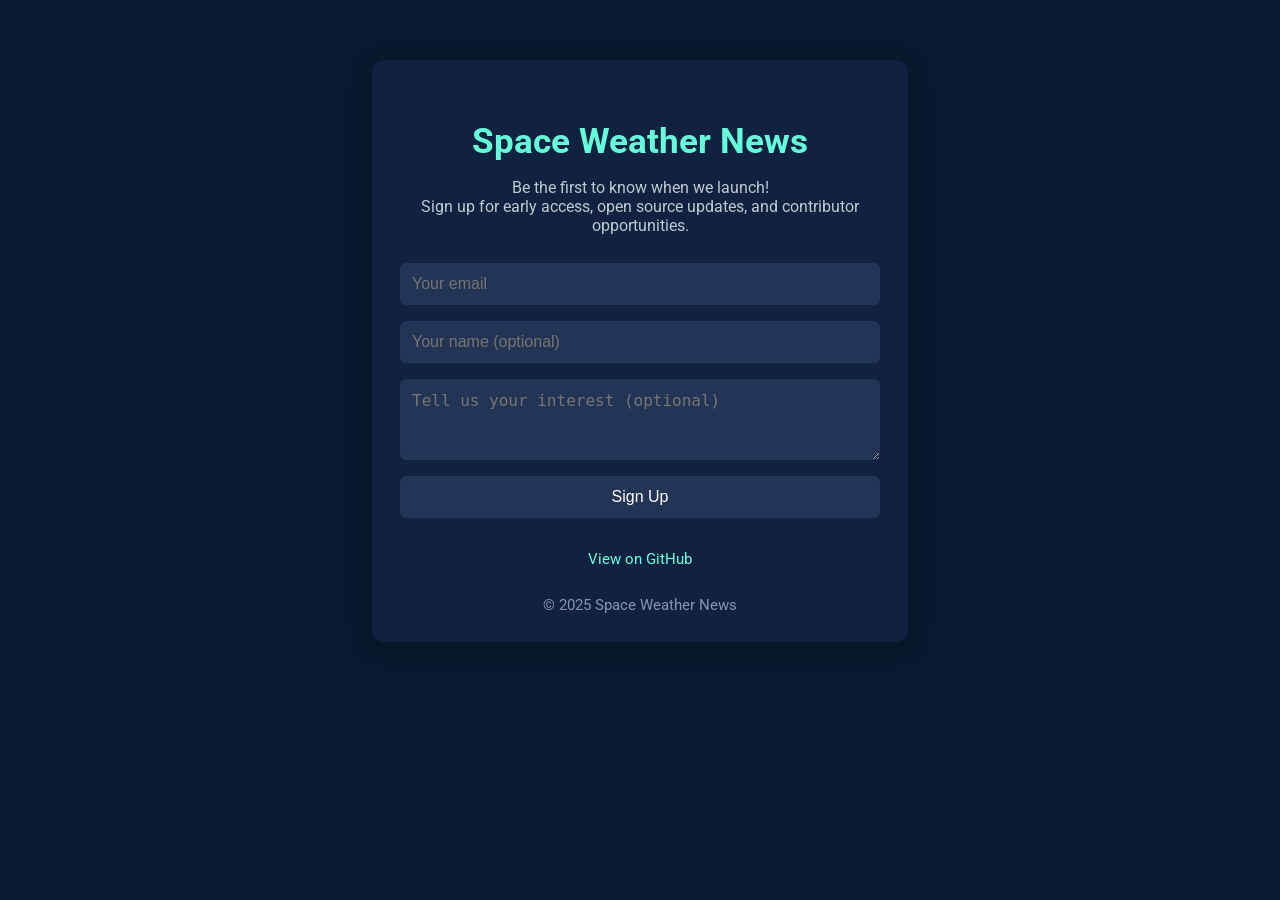
==== index.html @ b818ddcb "Create index.html" ====
<!DOCTYPE html>
<html lang="en">
<head>
  <meta charset="UTF-8">
  <meta name="viewport" content="width=device-width, initial-scale=1.0">
  <title>Space Weather News – Early Access</title>
  <link href="https://fonts.googleapis.com/css?family=Roboto:400,700&display=swap" rel="stylesheet">
  <style>
    body {
      font-family: 'Roboto', Arial, sans-serif;
      background: #0a192f;
      color: #fff;
      margin: 0;
      padding: 0;
    }
    .container {
      max-width: 480px;
      margin: 60px auto;
      background: #112240;
      border-radius: 12px;
      box-shadow: 0 4px 24px rgba(0,0,0,0.18);
      padding: 36px 28px 28px 28px;
      text-align: center;
    }
    h1 {
      margin-bottom: 10px;
      font-size: 2.2rem;
      color: #64ffda;
    }
    p {
      color: #bfc9d1;
      margin-bottom: 28px;
    }
    form {
      display: flex;
      flex-direction: column;
      gap: 16px;
    }
    input, textarea {
      padding: 12px;
      border-radius: 6px;
      border: none;
      font-size: 1rem;
      background: #233554;
      color: #fff;
      outline: none;
    }
    input[type=\"submit\"] {
      background: #64ffda;
      color: #0a192f;
      font-weight: bold;
      cursor: pointer;
      transition: background 0.2s;
    }
    input[type=\"submit\"]:hover {
      background: #52e0c4;
    }
    .footer {
      margin-top: 32px;
      color: #8892b0;
      font-size: 0.95rem;
    }
    @media (max-width: 600px) {
      .container { margin: 24px 6px; padding: 18px 6px; }
      h1 { font-size: 1.4rem; }
    }
  </style>
</head>
<body>
  <div class="container">
    <h1>Space Weather News</h1>
    <p>
      Be the first to know when we launch!<br>
      Sign up for early access, open source updates, and contributor opportunities.
    </p>
    <form action="https://formspree.io/f/your-form-id" method="POST">
      <input type="email" name="email" placeholder="Your email" required>
      <input type="text" name="name" placeholder="Your name (optional)">
      <textarea name="message" placeholder="Tell us your interest (optional)" rows="3"></textarea>
      <input type="submit" value="Sign Up">
    </form>
    <div class="footer">
      <p>
        <a href="https://github.com/auraofintelligence/space-weather-news" style="color:#64ffda;text-decoration:none;">View on GitHub</a>
      </p>
      &copy; 2025 Space Weather News
    </div>
  </div>
</body>
</html>
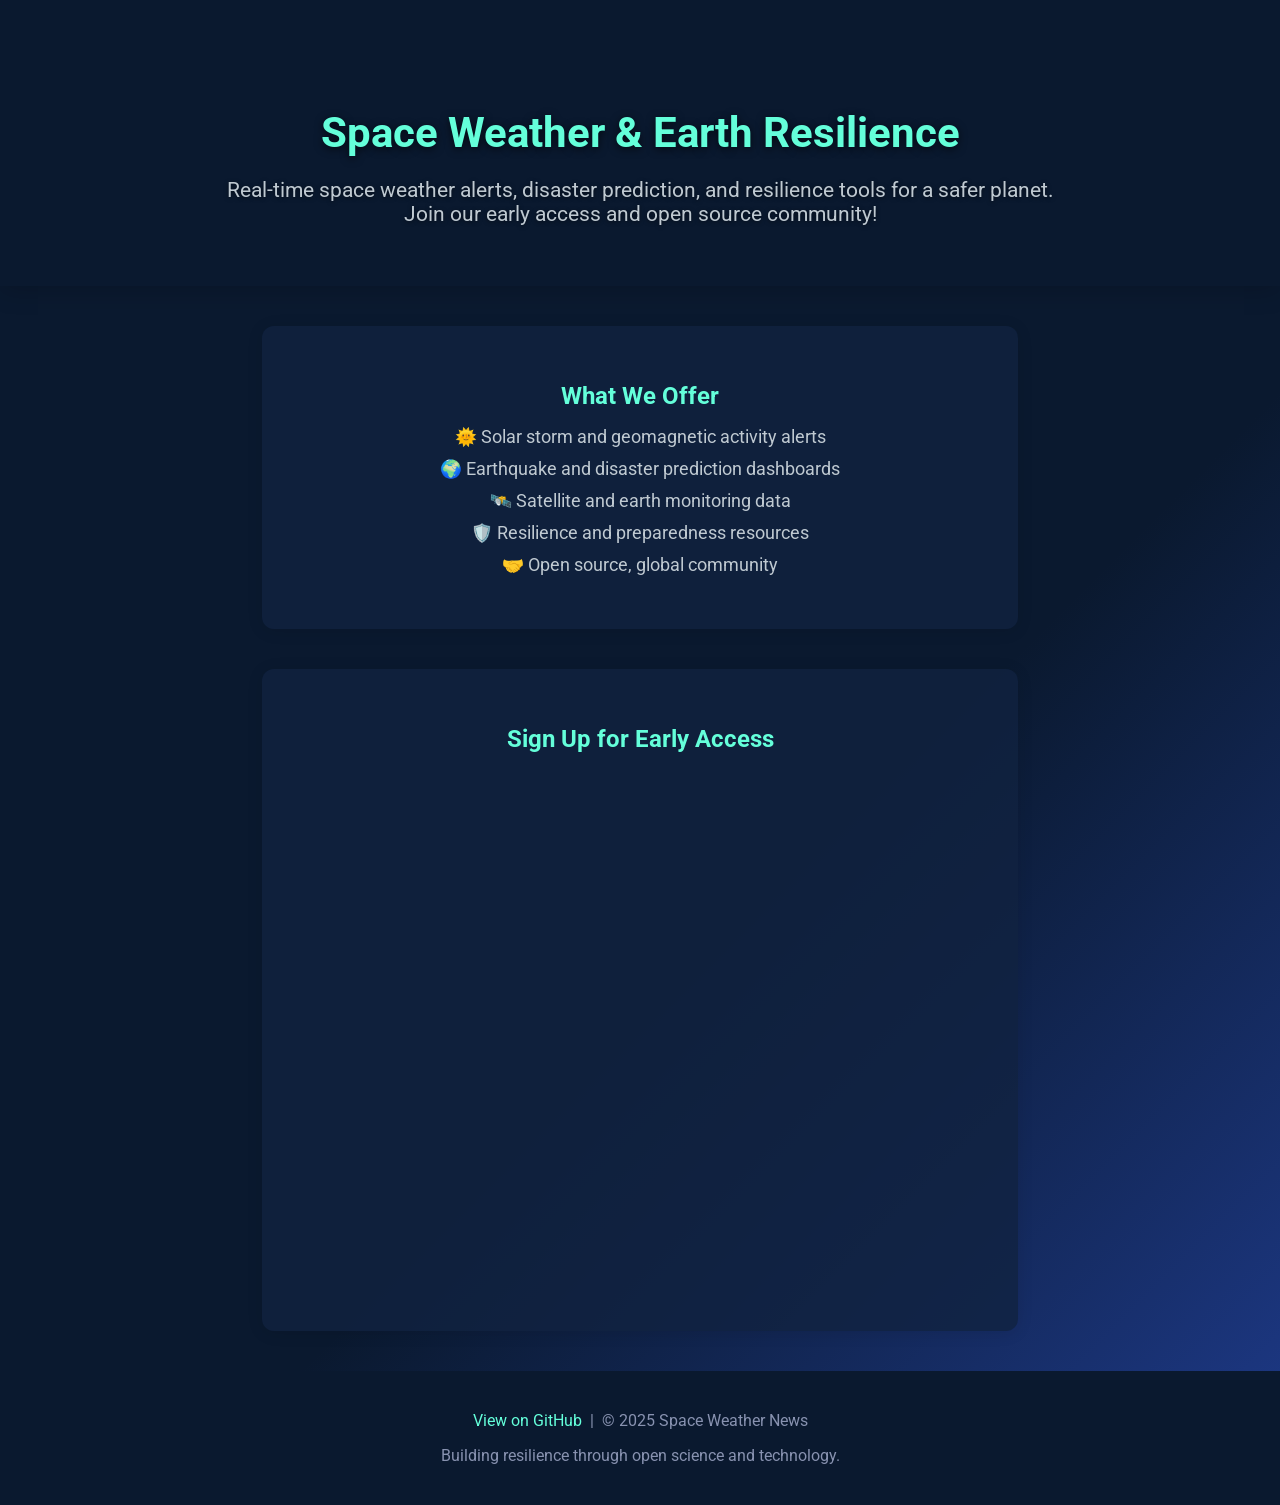
==== commit a3743a48: "Update index.html" ====
--- a/index.html
+++ b/index.html
@@ -3,88 +3,115 @@
 <head>
   <meta charset="UTF-8">
   <meta name="viewport" content="width=device-width, initial-scale=1.0">
-  <title>Space Weather News – Early Access</title>
+  <title>Space Weather & Earth Resilience – Early Access</title>
   <link href="https://fonts.googleapis.com/css?family=Roboto:400,700&display=swap" rel="stylesheet">
   <style>
     body {
+      margin: 0;
       font-family: 'Roboto', Arial, sans-serif;
-      background: #0a192f;
+      background: linear-gradient(135deg, #0a192f 60%, #1e3a8a 100%);
       color: #fff;
-      margin: 0;
-      padding: 0;
     }
-    .container {
-      max-width: 480px;
-      margin: 60px auto;
-      background: #112240;
+    .hero {
+      background: url('https://placehold.co/1200x400/0a192f/fff?text=Space+Weather+Hero+Image') center/cover no-repeat;
+      padding: 80px 0 60px 0;
+      text-align: center;
+      box-shadow: 0 4px 24px rgba(0,0,0,0.18);
+    }
+    .hero h1 {
+      font-size: 2.6rem;
+      color: #64ffda;
+      margin-bottom: 18px;
+      text-shadow: 0 2px 8px #000a;
+    }
+    .hero p {
+      font-size: 1.3rem;
+      color: #bfc9d1;
+      margin-bottom: 0;
+      text-shadow: 0 1px 4px #0008;
+    }
+    .features {
+      max-width: 700px;
+      margin: 40px auto 0 auto;
+      background: #112240cc;
       border-radius: 12px;
-      box-shadow: 0 4px 24px rgba(0,0,0,0.18);
-      padding: 36px 28px 28px 28px;
+      box-shadow: 0 2px 16px rgba(0,0,0,0.10);
+      padding: 36px 28px;
       text-align: center;
     }
-    h1 {
-      margin-bottom: 10px;
-      font-size: 2.2rem;
+    .features h2 {
       color: #64ffda;
+      margin-bottom: 16px;
     }
-    p {
+    .features ul {
+      list-style: none;
+      padding: 0;
       color: #bfc9d1;
-      margin-bottom: 28px;
+      font-size: 1.1rem;
     }
-    form {
-      display: flex;
-      flex-direction: column;
-      gap: 16px;
+    .features ul li {
+      margin: 12px 0;
+      padding-left: 0;
     }
-    input, textarea {
-      padding: 12px;
-      border-radius: 6px;
-      border: none;
-      font-size: 1rem;
-      background: #233554;
-      color: #fff;
-      outline: none;
+    .signup {
+      max-width: 700px;
+      margin: 40px auto;
+      background: #112240cc;
+      border-radius: 12px;
+      box-shadow: 0 2px 16px rgba(0,0,0,0.10);
+      padding: 36px 28px;
+      text-align: center;
     }
-    input[type=\"submit\"] {
-      background: #64ffda;
-      color: #0a192f;
-      font-weight: bold;
-      cursor: pointer;
-      transition: background 0.2s;
-    }
-    input[type=\"submit\"]:hover {
-      background: #52e0c4;
+    .signup h2 {
+      color: #64ffda;
+      margin-bottom: 18px;
     }
     .footer {
-      margin-top: 32px;
+      margin-top: 40px;
+      text-align: center;
       color: #8892b0;
-      font-size: 0.95rem;
+      font-size: 1rem;
+      background: #0a192f;
+      padding: 24px 0;
+    }
+    .footer a {
+      color: #64ffda;
+      text-decoration: none;
     }
     @media (max-width: 600px) {
-      .container { margin: 24px 6px; padding: 18px 6px; }
-      h1 { font-size: 1.4rem; }
+      .hero h1 { font-size: 1.5rem; }
+      .features, .signup { padding: 18px 6px; }
     }
   </style>
 </head>
 <body>
-  <div class="container">
-    <h1>Space Weather News</h1>
+  <div class="hero">
+    <h1>Space Weather & Earth Resilience</h1>
     <p>
-      Be the first to know when we launch!<br>
-      Sign up for early access, open source updates, and contributor opportunities.
+      Real-time space weather alerts, disaster prediction, and resilience tools for a safer planet.<br>
+      Join our early access and open source community!
     </p>
-    <form action="https://formspree.io/f/your-form-id" method="POST">
-      <input type="email" name="email" placeholder="Your email" required>
-      <input type="text" name="name" placeholder="Your name (optional)">
-      <textarea name="message" placeholder="Tell us your interest (optional)" rows="3"></textarea>
-      <input type="submit" value="Sign Up">
-    </form>
-    <div class="footer">
-      <p>
-        <a href="https://github.com/auraofintelligence/space-weather-news" style="color:#64ffda;text-decoration:none;">View on GitHub</a>
-      </p>
-      &copy; 2025 Space Weather News
-    </div>
+  </div>
+  <div class="features">
+    <h2>What We Offer</h2>
+    <ul>
+      <li>🌞 Solar storm and geomagnetic activity alerts</li>
+      <li>🌍 Earthquake and disaster prediction dashboards</li>
+      <li>🛰️ Satellite and earth monitoring data</li>
+      <li>🛡️ Resilience and preparedness resources</li>
+      <li>🤝 Open source, global community</li>
+    </ul>
+  </div>
+  <div class="signup">
+    <h2>Sign Up for Early Access</h2>
+    <!-- Replace the src below with your Google Form embed link -->
+    <iframe src="https://docs.google.com/forms/d/e/your-form-id/viewform?embedded=true" width="100%" height="520" frameborder="0" marginheight="0" marginwidth="0">Loading…</iframe>
+  </div>
+  <div class="footer">
+    <p>
+      <a href="https://github.com/auraofintelligence/space-weather-news">View on GitHub</a> &nbsp;|&nbsp; &copy; 2025 Space Weather News
+    </p>
+    <p>Building resilience through open science and technology.</p>
   </div>
 </body>
 </html>
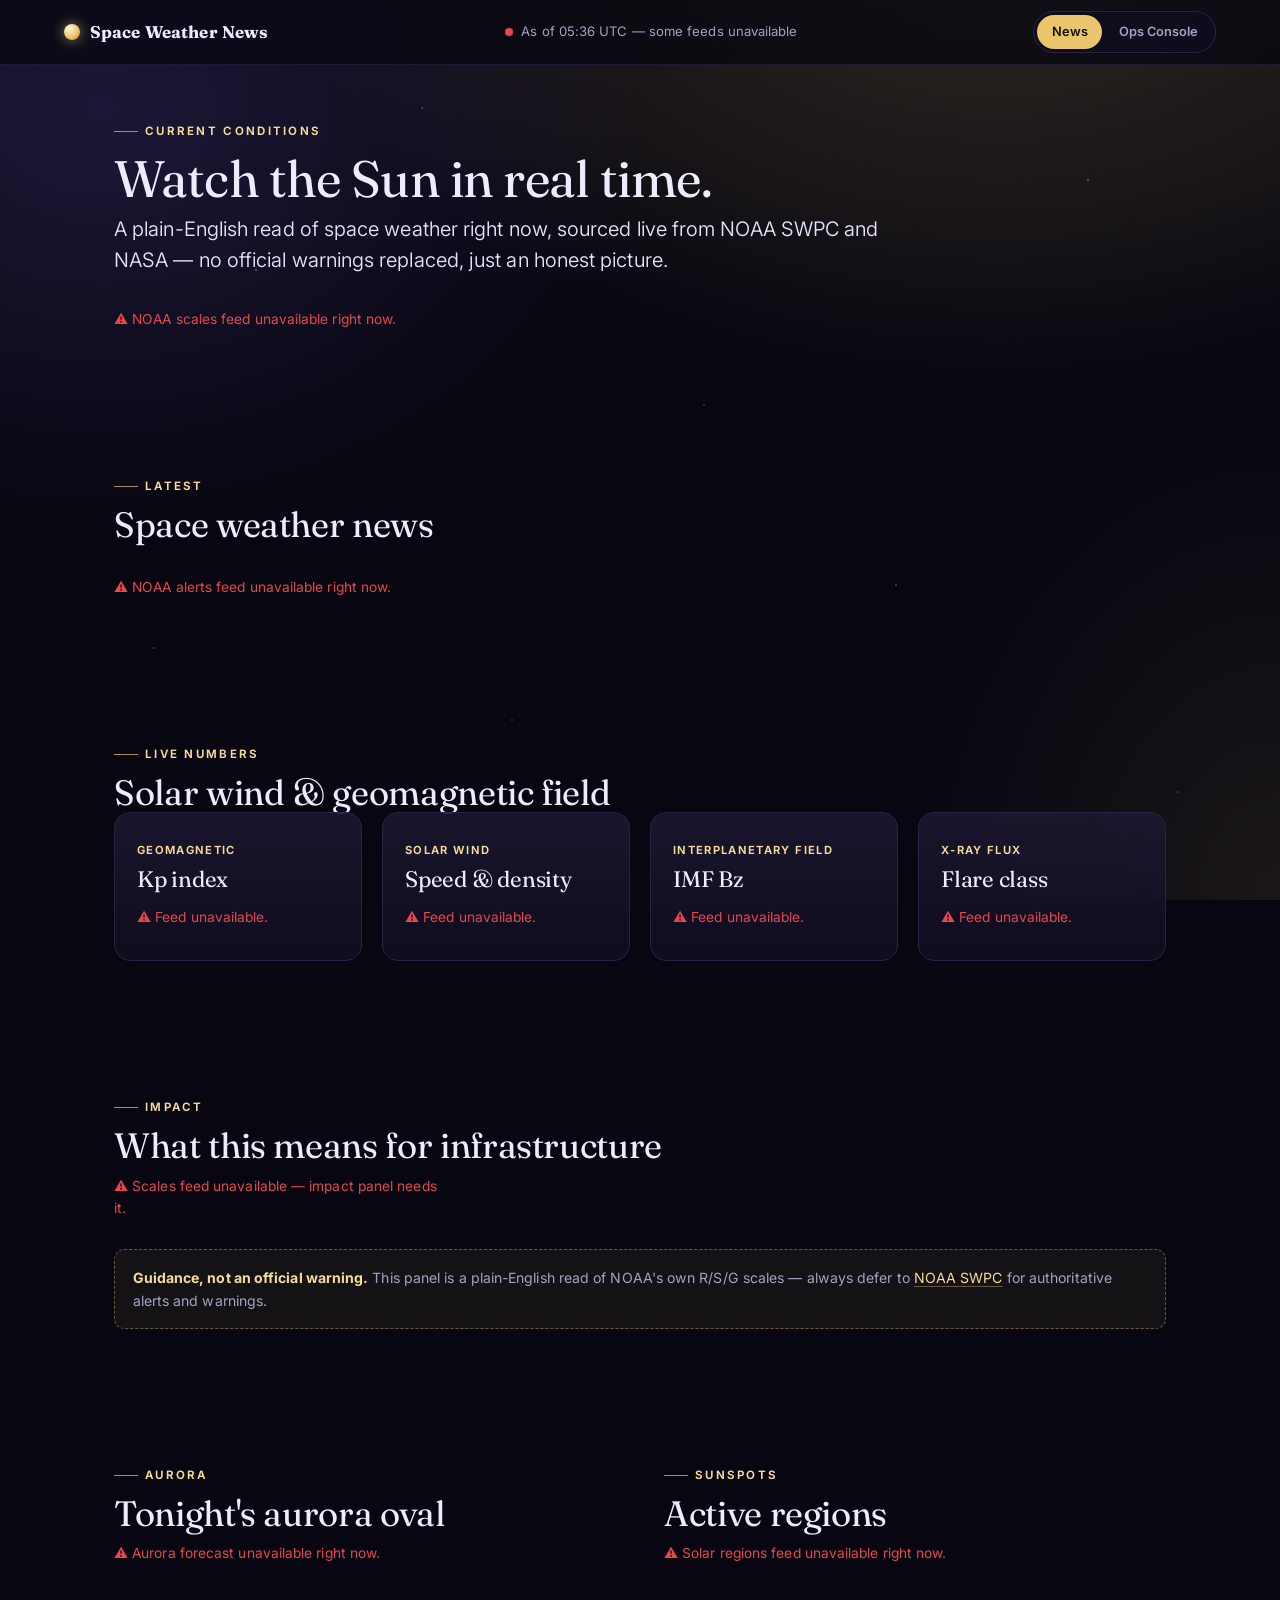
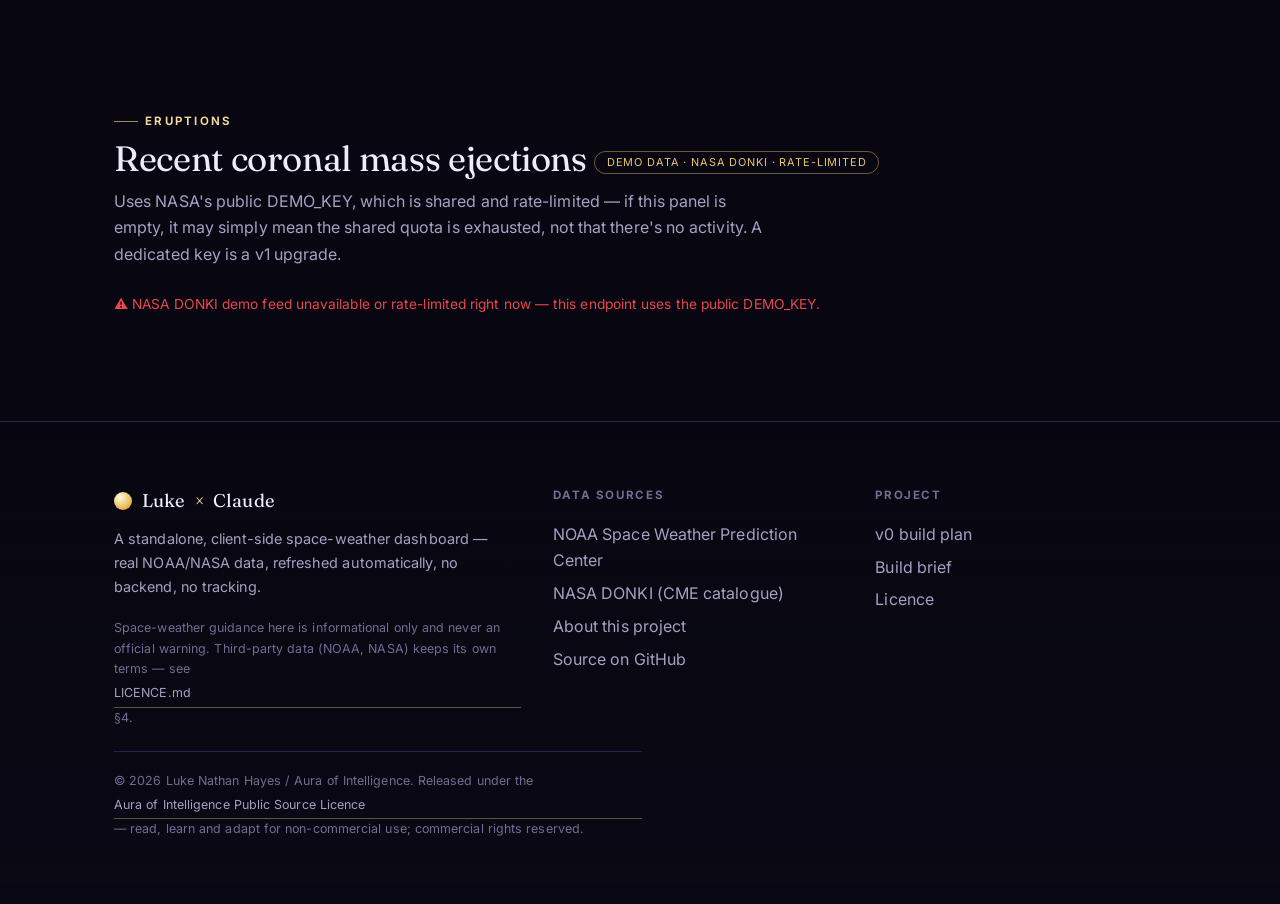
==== commit 1a648d86: "Build v0: live dashboard off real NOAA SWPC / NASA data Static, client-side space-weather dashboard " ====
--- a/index.html
+++ b/index.html
@@ -1,117 +1,140 @@
-<!DOCTYPE html>
+<!doctype html>
 <html lang="en">
 <head>
-  <meta charset="UTF-8">
-  <meta name="viewport" content="width=device-width, initial-scale=1.0">
-  <title>Space Weather & Earth Resilience – Early Access</title>
-  <link href="https://fonts.googleapis.com/css?family=Roboto:400,700&display=swap" rel="stylesheet">
-  <style>
-    body {
-      margin: 0;
-      font-family: 'Roboto', Arial, sans-serif;
-      background: linear-gradient(135deg, #0a192f 60%, #1e3a8a 100%);
-      color: #fff;
-    }
-    .hero {
-      background: url('https://placehold.co/1200x400/0a192f/fff?text=Space+Weather+Hero+Image') center/cover no-repeat;
-      padding: 80px 0 60px 0;
-      text-align: center;
-      box-shadow: 0 4px 24px rgba(0,0,0,0.18);
-    }
-    .hero h1 {
-      font-size: 2.6rem;
-      color: #64ffda;
-      margin-bottom: 18px;
-      text-shadow: 0 2px 8px #000a;
-    }
-    .hero p {
-      font-size: 1.3rem;
-      color: #bfc9d1;
-      margin-bottom: 0;
-      text-shadow: 0 1px 4px #0008;
-    }
-    .features {
-      max-width: 700px;
-      margin: 40px auto 0 auto;
-      background: #112240cc;
-      border-radius: 12px;
-      box-shadow: 0 2px 16px rgba(0,0,0,0.10);
-      padding: 36px 28px;
-      text-align: center;
-    }
-    .features h2 {
-      color: #64ffda;
-      margin-bottom: 16px;
-    }
-    .features ul {
-      list-style: none;
-      padding: 0;
-      color: #bfc9d1;
-      font-size: 1.1rem;
-    }
-    .features ul li {
-      margin: 12px 0;
-      padding-left: 0;
-    }
-    .signup {
-      max-width: 700px;
-      margin: 40px auto;
-      background: #112240cc;
-      border-radius: 12px;
-      box-shadow: 0 2px 16px rgba(0,0,0,0.10);
-      padding: 36px 28px;
-      text-align: center;
-    }
-    .signup h2 {
-      color: #64ffda;
-      margin-bottom: 18px;
-    }
-    .footer {
-      margin-top: 40px;
-      text-align: center;
-      color: #8892b0;
-      font-size: 1rem;
-      background: #0a192f;
-      padding: 24px 0;
-    }
-    .footer a {
-      color: #64ffda;
-      text-decoration: none;
-    }
-    @media (max-width: 600px) {
-      .hero h1 { font-size: 1.5rem; }
-      .features, .signup { padding: 18px 6px; }
-    }
-  </style>
+<meta charset="utf-8">
+<meta name="viewport" content="width=device-width, initial-scale=1">
+<title>Space Weather News — live solar &amp; geomagnetic conditions</title>
+<meta name="description" content="Live solar wind, Kp index, X-ray flares, aurora forecasts and geomagnetic-storm alerts from NOAA SWPC and NASA — a fast, honest, plain-English space-weather dashboard. No backend, refreshes automatically.">
+<link rel="preconnect" href="https://fonts.googleapis.com">
+<link rel="preconnect" href="https://fonts.gstatic.com" crossorigin>
+<link href="https://fonts.googleapis.com/css2?family=Fraunces:ital,opsz,wght@0,9..144,300..500;1,9..144,300..500&family=Inter:wght@300..700&display=swap" rel="stylesheet">
+<link rel="stylesheet" href="assets/styles.css">
+<link rel="icon" href="assets/favicon.svg" type="image/svg+xml">
+<link rel="shortcut icon" href="assets/favicon.ico" type="image/x-icon">
 </head>
-<body>
-  <div class="hero">
-    <h1>Space Weather & Earth Resilience</h1>
-    <p>
-      Real-time space weather alerts, disaster prediction, and resilience tools for a safer planet.<br>
-      Join our early access and open source community!
-    </p>
+<body data-mode="news">
+<div class="sky"></div><div class="stars"></div>
+
+<header class="nav">
+  <div class="nav-in">
+    <a class="brand" href="index.html"><span class="dot"></span><b>Space&nbsp;Weather&nbsp;News</b></a>
+    <div class="nav-mid">
+      <span class="updated-strip">
+        <span id="freshnessDot" class="pulse-dot" aria-hidden="true"></span>
+        <span id="asOf">Loading live data…</span>
+      </span>
+    </div>
+    <div class="mode-toggle" role="group" aria-label="Display mode">
+      <button type="button" class="mode-btn" data-mode="news">News</button>
+      <button type="button" class="mode-btn" data-mode="ops">Ops&nbsp;Console</button>
+    </div>
   </div>
-  <div class="features">
-    <h2>What We Offer</h2>
-    <ul>
-      <li>🌞 Solar storm and geomagnetic activity alerts</li>
-      <li>🌍 Earthquake and disaster prediction dashboards</li>
-      <li>🛰️ Satellite and earth monitoring data</li>
-      <li>🛡️ Resilience and preparedness resources</li>
-      <li>🤝 Open source, global community</li>
-    </ul>
+</header>
+
+<main>
+
+  <!-- CURRENT CONDITIONS -->
+  <section class="pad-sm hero-conditions">
+    <div class="wrap">
+      <span class="kicker">Current conditions</span>
+      <h1 style="margin-top:.6rem">Watch the Sun in real time.</h1>
+      <p class="lead" style="margin-top:.5rem">A plain-English read of space weather right now, sourced live from NOAA SWPC and NASA — no official warnings replaced, just an honest picture.</p>
+      <div class="scale-badges" id="scaleBadges">
+        <div class="state"><span class="spin"></span> Loading current NOAA scales…</div>
+      </div>
+      <div class="outlook-strip ops-only" id="outlookStrip"></div>
+    </div>
+  </section>
+
+  <!-- NEWS TICKER -->
+  <section class="pad-sm">
+    <div class="wrap">
+      <span class="kicker">Latest</span>
+      <h2 style="margin-top:.6rem">Space weather news</h2>
+      <ol class="ticker" id="ticker" aria-live="polite">
+        <li class="state"><span class="spin"></span> Loading alerts…</li>
+      </ol>
+    </div>
+  </section>
+
+  <!-- GAUGES -->
+  <section class="pad-sm">
+    <div class="wrap">
+      <span class="kicker">Live numbers</span>
+      <h2 style="margin-top:.6rem">Solar wind &amp; geomagnetic field</h2>
+      <div class="grid g-4" id="gauges">
+        <div class="card"><div class="state"><span class="spin"></span> Loading…</div></div>
+      </div>
+    </div>
+  </section>
+
+  <!-- OPS IMPACT -->
+  <section class="pad-sm">
+    <div class="wrap">
+      <span class="kicker">Impact</span>
+      <h2 style="margin-top:.6rem">What this means for infrastructure</h2>
+      <div class="grid g-3" id="opsPanel">
+        <div class="card"><div class="state"><span class="spin"></span> Loading…</div></div>
+      </div>
+      <p class="note mt-2"><b>Guidance, not an official warning.</b> This panel is a plain-English read of NOAA's own R/S/G scales — always defer to <a class="link" href="https://www.swpc.noaa.gov" rel="noopener">NOAA SWPC</a> for authoritative alerts and warnings.</p>
+    </div>
+  </section>
+
+  <!-- AURORA + ACTIVE REGIONS -->
+  <section class="pad-sm">
+    <div class="wrap row">
+      <div>
+        <span class="kicker">Aurora</span>
+        <h2 style="margin-top:.6rem">Tonight's aurora oval</h2>
+        <div id="auroraPanel"><div class="state"><span class="spin"></span> Loading…</div></div>
+      </div>
+      <div>
+        <span class="kicker">Sunspots</span>
+        <h2 style="margin-top:.6rem">Active regions</h2>
+        <div id="regionsPanel"><div class="state"><span class="spin"></span> Loading…</div></div>
+      </div>
+    </div>
+  </section>
+
+  <!-- CME -->
+  <section class="pad-sm">
+    <div class="wrap">
+      <span class="kicker">Eruptions</span>
+      <h2 style="margin-top:.6rem">Recent coronal mass ejections <span class="chip warn">Demo data · NASA DONKI · rate-limited</span></h2>
+      <p class="muted mt-1">Uses NASA's public DEMO_KEY, which is shared and rate-limited — if this panel is empty, it may simply mean the shared quota is exhausted, not that there's no activity. A dedicated key is a v1 upgrade.</p>
+      <div class="cme-list" id="cmePanel"><div class="state"><span class="spin"></span> Loading…</div></div>
+    </div>
+  </section>
+
+</main>
+
+<footer class="foot">
+  <div class="wrap foot-grid">
+    <div>
+      <div class="sig"><span class="dot" style="width:18px;height:18px;border-radius:50%;background:radial-gradient(circle at 34% 30%,#fff8dd,var(--gold) 55%,var(--c-orange) 100%)"></span> Luke <span class="x">×</span> Claude</div>
+      <p class="muted" style="font-size:.9rem;max-width:42ch">A standalone, client-side space-weather dashboard — real NOAA/NASA data, refreshed automatically, no backend, no tracking.</p>
+      <p class="disclaimer mt-2">Space-weather guidance here is informational only and never an official warning. Third-party data (NOAA, NASA) keeps its own terms — see <a class="link" href="LICENCE.md">LICENCE.md</a> §4.</p>
+    </div>
+    <div>
+      <h5>Data sources</h5>
+      <a href="https://www.swpc.noaa.gov" rel="noopener">NOAA Space Weather Prediction Center</a>
+      <a href="https://ccmc.gsfc.nasa.gov/tools/DONKI/" rel="noopener">NASA DONKI (CME catalogue)</a>
+      <a href="README.md">About this project</a>
+      <a href="https://github.com/auraofintelligence/space-weather-news" rel="noopener">Source on GitHub</a>
+    </div>
+    <div>
+      <h5>Project</h5>
+      <a href="PLAN.md">v0 build plan</a>
+      <a href="BUILD_BRIEF.md">Build brief</a>
+      <a href="LICENCE.md">Licence</a>
+    </div>
   </div>
-  <div class="signup">
-    <h2>Sign Up for Early Access</h2>
-    <!-- Replace the src below with your Google Form embed link -->
-    <iframe src="https://docs.google.com/forms/d/e/your-form-id/viewform?embedded=true" width="100%" height="520" frameborder="0" marginheight="0" marginwidth="0">Loading…</iframe>
+  <div class="wrap">
+    <p class="fine">© <span data-year>2026</span> Luke Nathan Hayes / Aura of Intelligence. Released under the <a class="link" href="LICENCE.md">Aura of Intelligence Public Source Licence</a> — read, learn and adapt for non-commercial use; commercial rights reserved.</p>
   </div>
-  <div class="footer">
-    <p>
-      <a href="https://github.com/auraofintelligence/space-weather-news">View on GitHub</a> &nbsp;|&nbsp; &copy; 2025 Space Weather News
-    </p>
-    <p>Building resilience through open science and technology.</p>
-  </div>
+</footer>
+
+<script src="assets/data.js"></script>
+<script src="assets/app.js"></script>
 </body>
 </html>
--- a/assets/styles.css
+++ b/assets/styles.css
@@ -0,0 +1,312 @@
+/* ============================================================
+   SPACE WEATHER NEWS — live solar & geomagnetic dashboard
+   Design system ported from an-open-book · Luke × Claude
+   ============================================================ */
+
+/* ---------- Fonts ---------- */
+/* Fraunces (display) + Inter (body) loaded via <link> in index.html. */
+
+/* ---------- Reset ---------- */
+*,*::before,*::after{box-sizing:border-box;margin:0;padding:0}
+html{-webkit-text-size-adjust:100%;scroll-behavior:smooth}
+@media (prefers-reduced-motion:reduce){html{scroll-behavior:auto}}
+img,svg{display:block;max-width:100%}
+a{color:inherit;text-decoration:none}
+button{font:inherit;color:inherit;background:none;border:none;cursor:pointer}
+ul,ol{list-style:none}
+table{border-collapse:collapse;width:100%}
+
+/* ---------- Tokens ---------- */
+:root{
+  --ink-900:#080711;      /* deepest bg */
+  --ink-850:#0c0a17;
+  --ink-800:#110e20;      /* panel */
+  --ink-750:#171327;
+  --ink-700:#1e1833;      /* card */
+  --ink-600:#2a2247;      /* border */
+  --ink-500:#3a3160;
+
+  --paper:#efeafc;        /* body text */
+  --paper-dim:#a7a0c2;    /* muted */
+  --paper-faint:#736c92;  /* faint */
+
+  --violet:#8b6cff;
+  --violet-bright:#ad93ff;
+  --gold:#e9c56b;
+  --gold-dim:#c9a94e;
+
+  /* spectrum (shared with an-open-book) */
+  --c-red:#e5484d;
+  --c-orange:#f2820a;
+  --c-yellow:#f2c53d;
+  --c-green:#3fb27f;
+  --c-blue:#4c8dff;
+  --c-indigo:#6d6cf0;
+  --c-violet:#b061f2;
+
+  --accent:var(--gold);
+  --accent-2:#f6dc9b;
+  --accent-ink:#171100;
+
+  /* NOAA scale levels 0-5: none, minor, moderate, strong, severe, extreme */
+  --scale-0:#5b6584;
+  --scale-1:#f2c53d;
+  --scale-2:#f2820a;
+  --scale-3:#e5484d;
+  --scale-4:#d6294f;
+  --scale-5:#b061f2;
+
+  --maxw:1180px;
+  --gutter:clamp(20px,5vw,64px);
+  --radius:16px;
+  --radius-sm:10px;
+
+  --serif:"Fraunces",Georgia,"Times New Roman",serif;
+  --sans:"Inter",system-ui,-apple-system,"Segoe UI",Roboto,sans-serif;
+  --mono:"SFMono-Regular",Consolas,"Liberation Mono",Menlo,monospace;
+
+  --ease:cubic-bezier(.2,.7,.2,1);
+}
+
+/* ---------- Base ---------- */
+body{
+  font-family:var(--sans);
+  color:var(--paper);
+  background:var(--ink-900);
+  line-height:1.65;
+  font-size:clamp(16px,1.05vw,18px);
+  letter-spacing:.005em;
+  overflow-x:hidden;
+  position:relative;
+  min-height:100vh;
+}
+
+/* cosmic backdrop */
+.sky{position:fixed;inset:0;z-index:-2;pointer-events:none;
+  background:
+    radial-gradient(1200px 800px at 78% -10%, color-mix(in srgb,var(--accent) 20%,transparent), transparent 60%),
+    radial-gradient(900px 700px at 8% 12%, color-mix(in srgb,var(--violet) 16%,transparent), transparent 60%),
+    radial-gradient(700px 900px at 100% 100%, color-mix(in srgb,var(--gold) 8%,transparent), transparent 55%),
+    var(--ink-900);
+}
+.stars{position:fixed;inset:0;z-index:-1;pointer-events:none;opacity:.5;
+  background-image:
+    radial-gradient(1.4px 1.4px at 20% 30%, #fff, transparent),
+    radial-gradient(1.2px 1.2px at 70% 65%, #fff, transparent),
+    radial-gradient(1px 1px at 40% 80%, #cbd0ff, transparent),
+    radial-gradient(1.3px 1.3px at 85% 20%, #fff, transparent),
+    radial-gradient(1px 1px at 55% 45%, #e9d9ff, transparent),
+    radial-gradient(1.1px 1.1px at 12% 72%, #fff, transparent),
+    radial-gradient(1px 1px at 92% 88%, #fff, transparent),
+    radial-gradient(1.2px 1.2px at 33% 12%, #dfe6ff, transparent);
+  background-repeat:repeat;background-size:auto;
+}
+
+/* ---------- Layout ---------- */
+.wrap{width:100%;max-width:var(--maxw);margin-inline:auto;padding-inline:var(--gutter)}
+section{position:relative}
+.pad{padding-block:clamp(56px,9vw,120px)}
+.pad-sm{padding-block:clamp(32px,5vw,64px)}
+
+/* ---------- Typography ---------- */
+h1,h2,h3,h4{font-family:var(--serif);font-weight:400;line-height:1.08;letter-spacing:-.01em}
+.display{font-size:clamp(2.2rem,6vw,4rem);font-weight:340;letter-spacing:-.02em}
+h1{font-size:clamp(1.9rem,4.6vw,3.2rem)}
+h2{font-size:clamp(1.5rem,3.2vw,2.2rem)}
+h3{font-size:clamp(1.15rem,2vw,1.4rem);font-family:var(--serif)}
+h4{font-size:1rem;font-family:var(--sans);font-weight:650;letter-spacing:.01em}
+p{max-width:66ch}
+.lead{font-size:clamp(1.05rem,1.6vw,1.25rem);color:#e6e0fa;line-height:1.55;font-weight:350}
+.muted{color:var(--paper-dim)}
+.faint{color:var(--paper-faint)}
+.mono{font-family:var(--mono)}
+a.link{color:var(--accent-2);border-bottom:1px solid color-mix(in srgb,var(--accent) 40%,transparent);transition:color .2s,border-color .2s}
+a.link:hover{color:#fff;border-color:var(--accent-2)}
+
+.kicker{display:inline-flex;align-items:center;gap:.6em;font-family:var(--sans);
+  font-size:.72rem;font-weight:650;letter-spacing:.2em;text-transform:uppercase;
+  color:var(--accent-2)}
+.kicker::before{content:"";width:24px;height:1px;background:var(--accent);opacity:.7}
+.note{border:1px dashed color-mix(in srgb,var(--accent) 40%,transparent);border-radius:var(--radius-sm);
+  padding:1rem 1.1rem;background:color-mix(in srgb,var(--accent) 6%,transparent);font-size:.88rem;color:var(--paper-dim);max-width:none}
+.note b{color:var(--accent-2)}
+.chip{display:inline-flex;align-items:center;gap:.4em;font-family:var(--sans);font-size:.68rem;letter-spacing:.08em;text-transform:uppercase;
+  color:var(--paper-dim);border:1px solid var(--ink-600);border-radius:999px;padding:.28rem .7rem;vertical-align:middle}
+.chip.warn{color:var(--gold);border-color:color-mix(in srgb,var(--gold) 45%,transparent)}
+
+/* ---------- Nav ---------- */
+.nav{position:sticky;top:0;z-index:60;backdrop-filter:blur(14px);
+  background:color-mix(in srgb,var(--ink-900) 74%,transparent);
+  border-bottom:1px solid color-mix(in srgb,var(--ink-600) 70%,transparent)}
+.nav-in{display:flex;align-items:center;justify-content:space-between;gap:1rem;
+  min-height:64px;max-width:1300px;margin-inline:auto;padding-inline:var(--gutter);flex-wrap:wrap;padding-block:.5rem}
+.brand{display:flex;align-items:center;gap:.6rem;font-family:var(--serif);font-size:1.06rem;letter-spacing:.01em;white-space:nowrap}
+.brand .dot{width:16px;height:16px;border-radius:50%;
+  background:radial-gradient(circle at 34% 30%,#fff8dd,var(--gold) 55%,var(--c-orange) 100%);
+  box-shadow:0 0 14px color-mix(in srgb,var(--gold) 65%,transparent)}
+.nav-mid{display:flex;align-items:center;flex:1 1 auto;min-width:180px;justify-content:center}
+.updated-strip{display:inline-flex;align-items:center;gap:.55rem;font-size:.82rem;color:var(--paper-dim)}
+.pulse-dot{width:8px;height:8px;border-radius:50%;background:var(--c-green);box-shadow:0 0 0 0 rgba(63,178,127,.6);animation:pulseDot 2.4s infinite}
+.pulse-dot.stale{background:var(--gold);box-shadow:none;animation:none}
+.pulse-dot.down{background:var(--c-red);box-shadow:none;animation:none}
+@keyframes pulseDot{0%{box-shadow:0 0 0 0 rgba(63,178,127,.55)}70%{box-shadow:0 0 0 8px rgba(63,178,127,0)}100%{box-shadow:0 0 0 0 rgba(63,178,127,0)}}
+@media (prefers-reduced-motion:reduce){.pulse-dot{animation:none}}
+
+.mode-toggle{display:inline-flex;border:1px solid var(--ink-600);border-radius:999px;padding:3px;gap:2px;background:color-mix(in srgb,var(--ink-800) 70%,transparent)}
+.mode-btn{font-size:.8rem;font-weight:600;padding:.4rem .9rem;border-radius:999px;color:var(--paper-dim);transition:.2s var(--ease)}
+.mode-btn.is-active{background:var(--accent);color:var(--accent-ink)}
+.mode-btn:not(.is-active):hover{color:#fff}
+
+.burger{display:none;width:42px;height:42px;border-radius:10px;align-items:center;justify-content:center}
+.burger span{display:block;width:20px;height:2px;background:var(--paper)}
+@media (max-width:760px){
+  .nav-in{justify-content:space-between}
+  .nav-mid{order:3;flex-basis:100%;justify-content:flex-start;padding-top:.35rem}
+}
+
+/* ---------- Buttons ---------- */
+.btn{display:inline-flex;align-items:center;gap:.55rem;font-family:var(--sans);font-weight:600;
+  font-size:.9rem;padding:.75rem 1.2rem;border-radius:999px;transition:.22s var(--ease)}
+.btn-primary{background:var(--accent);color:var(--accent-ink)}
+.btn-primary:hover{transform:translateY(-2px);background:var(--accent-2)}
+.btn-ghost{border:1px solid color-mix(in srgb,var(--accent) 45%,transparent);color:var(--paper)}
+.btn-ghost:hover{border-color:var(--accent-2);color:#fff}
+
+/* ---------- Hero / current conditions ---------- */
+.hero-conditions{padding-top:clamp(28px,5vw,48px)}
+.scale-badges{display:flex;flex-wrap:wrap;gap:.9rem;margin-top:1.4rem}
+.scale-badge{flex:1 1 220px;display:flex;gap:.9rem;align-items:flex-start;padding:1rem 1.1rem;border-radius:var(--radius);
+  border:1px solid var(--ink-600);background:linear-gradient(180deg,color-mix(in srgb,var(--ink-700) 80%,transparent),color-mix(in srgb,var(--ink-800) 90%,transparent))}
+.scale-badge .lvl{flex:0 0 auto;width:48px;height:48px;border-radius:50%;display:grid;place-items:center;
+  font-family:var(--serif);font-size:1.3rem;color:#0a0814;font-weight:500;background:var(--scale-0)}
+.scale-badge .lbl{font-size:.7rem;letter-spacing:.14em;text-transform:uppercase;color:var(--paper-faint)}
+.scale-badge .txt{font-family:var(--serif);font-size:1.15rem;color:#fff;margin-top:.1rem}
+.scale-badge p{font-size:.86rem;color:var(--paper-dim);margin-top:.25rem;max-width:34ch}
+
+.outlook-strip{margin-top:1.6rem;overflow-x:auto}
+.outlook-strip table{min-width:520px}
+.outlook-strip th,.outlook-strip td{padding:.5rem .8rem;text-align:left;border-bottom:1px solid var(--ink-600);font-size:.86rem}
+.outlook-strip th{color:var(--paper-faint);font-weight:600;font-size:.72rem;letter-spacing:.1em;text-transform:uppercase}
+.outlook-strip td.lvl{font-family:var(--serif);color:#fff}
+
+/* ---------- Cards & grids ---------- */
+.grid{display:grid;gap:clamp(14px,2vw,20px)}
+.g-2{grid-template-columns:repeat(2,1fr)}
+.g-3{grid-template-columns:repeat(3,1fr)}
+.g-4{grid-template-columns:repeat(4,1fr)}
+@media (max-width:900px){.g-4{grid-template-columns:repeat(2,1fr)}}
+@media (max-width:560px){.g-2,.g-3,.g-4{grid-template-columns:1fr}}
+
+.card{background:linear-gradient(180deg,color-mix(in srgb,var(--ink-700) 80%,transparent),color-mix(in srgb,var(--ink-800) 90%,transparent));
+  border:1px solid var(--ink-600);border-radius:var(--radius);padding:clamp(16px,2.2vw,22px);
+  transition:.28s var(--ease);position:relative;overflow:hidden}
+.card:hover{border-color:color-mix(in srgb,var(--accent) 50%,transparent)}
+.card .tag{font-size:.7rem;letter-spacing:.12em;text-transform:uppercase;color:var(--accent-2);font-weight:650}
+.card h3{margin:.4rem 0 .3rem}
+.card .big{font-family:var(--serif);font-size:clamp(1.8rem,4vw,2.4rem);color:#fff;line-height:1}
+.card .unit{font-size:.8rem;color:var(--paper-faint);margin-left:.35rem}
+.card .sub{font-size:.82rem;color:var(--paper-dim);margin-top:.3rem}
+
+/* row layout for aurora/regions split */
+.row{display:grid;grid-template-columns:1fr 1fr;gap:clamp(24px,4vw,48px);align-items:start}
+@media (max-width:860px){.row{grid-template-columns:1fr}}
+
+/* ---------- Gauges ---------- */
+.gauge-svg{width:100%;height:auto;overflow:visible}
+.gauge-svg .track{fill:none;stroke:var(--ink-600);stroke-width:10;stroke-linecap:round}
+.gauge-svg .fill{fill:none;stroke-width:10;stroke-linecap:round;transition:stroke-dasharray .6s var(--ease)}
+.gauge-svg .needle{stroke:#fff;stroke-width:2.5;stroke-linecap:round;transition:transform .6s var(--ease);transform-origin:center}
+.gauge-svg .tick{stroke:var(--paper-faint);stroke-width:1}
+.gauge-svg text{font-family:var(--sans);fill:var(--paper-faint);font-size:9px}
+
+.spark{width:100%;height:56px;overflow:visible}
+.spark .line{fill:none;stroke:var(--accent-2);stroke-width:1.8;stroke-linejoin:round;stroke-linecap:round}
+.spark .fill{fill:url(#sparkFade);opacity:.5}
+.spark .zero{stroke:var(--paper-faint);stroke-width:1;stroke-dasharray:2 3}
+.spark .neg{stroke:var(--c-red)}
+
+/* ---------- Ticker ---------- */
+.ticker{display:flex;flex-direction:column;gap:.7rem;margin-top:1.4rem}
+.ticker-item{display:flex;gap:.9rem;padding:.85rem 1rem;border-radius:var(--radius-sm);border:1px solid var(--ink-600);
+  background:color-mix(in srgb,var(--ink-800) 60%,transparent);border-left-width:3px}
+.ticker-item .icon{flex:0 0 auto;font-size:1.15rem;line-height:1.4}
+.ticker-item .body{flex:1 1 auto;min-width:0}
+.ticker-item .headline{color:#fff;font-size:.98rem}
+.ticker-item .meta{font-size:.76rem;color:var(--paper-faint);margin-top:.25rem;letter-spacing:.02em}
+.ticker-item.lvl-0{border-left-color:var(--scale-0)}
+.ticker-item.lvl-1{border-left-color:var(--scale-1)}
+.ticker-item.lvl-2{border-left-color:var(--scale-2)}
+.ticker-item.lvl-3{border-left-color:var(--scale-3)}
+.ticker-item.lvl-4{border-left-color:var(--scale-4)}
+.ticker-item.lvl-5{border-left-color:var(--scale-5)}
+.ticker-item.is-cancelled{opacity:.6}
+.ticker-empty{color:var(--paper-faint);font-size:.9rem;padding:1rem 0}
+
+/* ---------- Ops impact ---------- */
+.ops-card .status-pill{display:inline-flex;align-items:center;gap:.5rem;padding:.35rem .8rem;border-radius:999px;
+  font-size:.78rem;font-weight:650;letter-spacing:.03em;color:#0a0814;background:var(--scale-0)}
+.ops-card p.impact{margin-top:.7rem;font-size:.92rem;color:var(--paper-dim)}
+.ops-card .thresholds{margin-top:.8rem;font-size:.78rem;color:var(--paper-faint);border-top:1px solid var(--ink-600);padding-top:.7rem}
+.ops-card .thresholds div{display:flex;justify-content:space-between;padding:.15rem 0}
+.disclaimer{font-size:.78rem;color:var(--paper-faint);margin-top:.3rem}
+
+/* ---------- Aurora ---------- */
+.aurora-bar{position:relative;height:14px;border-radius:999px;margin:1rem 0 .6rem;
+  background:linear-gradient(90deg,var(--ink-700),color-mix(in srgb,var(--c-green) 55%,var(--ink-700)) 50%,var(--ink-700))}
+.aurora-bar .mark{position:absolute;top:-5px;width:2px;height:24px;background:#fff;box-shadow:0 0 8px #fff}
+.aurora-bar .mark .lbl{position:absolute;top:-1.4rem;left:50%;transform:translateX(-50%);font-size:.72rem;white-space:nowrap;color:var(--paper-dim)}
+.aurora-scale{display:flex;justify-content:space-between;font-size:.72rem;color:var(--paper-faint)}
+.aurora-line{margin-top:.6rem;font-size:.94rem;color:var(--paper-dim)}
+.aurora-line strong{color:#fff}
+
+/* ---------- Active regions ---------- */
+.regions-list{display:flex;flex-direction:column;gap:.6rem;margin-top:1rem}
+.region-row{display:flex;align-items:center;gap:.8rem;padding:.7rem .9rem;border-radius:var(--radius-sm);border:1px solid var(--ink-600);
+  background:color-mix(in srgb,var(--ink-800) 55%,transparent)}
+.region-row .num{font-family:var(--serif);color:var(--accent-2);font-size:1.05rem;min-width:3.6em}
+.region-row .loc{font-size:.86rem;color:var(--paper-dim);min-width:5em}
+.region-row .flag{margin-left:auto;font-size:.72rem;color:var(--paper-faint)}
+.regions-table{margin-top:.6rem;font-size:.82rem}
+.regions-table th,.regions-table td{padding:.4rem .6rem;border-bottom:1px solid var(--ink-600);text-align:left}
+.regions-table th{color:var(--paper-faint);font-weight:600;font-size:.68rem;letter-spacing:.08em;text-transform:uppercase}
+
+/* ---------- CME ---------- */
+.cme-list{display:flex;flex-direction:column;gap:.8rem;margin-top:1rem}
+.cme-item{padding:.9rem 1rem;border-radius:var(--radius-sm);border:1px solid var(--ink-600);background:color-mix(in srgb,var(--ink-800) 55%,transparent)}
+.cme-item .headline{color:#fff;font-size:.94rem}
+.cme-item .meta{font-size:.78rem;color:var(--paper-faint);margin-top:.3rem}
+.cme-item .tech{margin-top:.5rem;font-size:.78rem;color:var(--paper-dim);border-top:1px dashed var(--ink-600);padding-top:.5rem}
+
+/* ---------- Mode gating ---------- */
+body:not([data-mode="ops"]) .ops-only{display:none}
+body[data-mode="ops"] .ops-only{display:revert}
+body[data-mode="ops"] table.ops-only{display:table}
+body[data-mode="ops"] tr.ops-only{display:table-row}
+
+/* ---------- States ---------- */
+.state{display:flex;align-items:center;gap:.6rem;font-size:.86rem;color:var(--paper-faint);padding:.6rem 0}
+.state .spin{width:14px;height:14px;border-radius:50%;border:2px solid var(--ink-600);border-top-color:var(--accent-2);animation:spin 900ms linear infinite}
+@keyframes spin{to{transform:rotate(360deg)}}
+@media (prefers-reduced-motion:reduce){.state .spin{animation:none}}
+.state.is-error{color:var(--c-red)}
+
+/* ---------- Footer ---------- */
+.foot{border-top:1px solid var(--ink-600);margin-top:2rem;padding-block:clamp(36px,6vw,64px);
+  background:linear-gradient(180deg,transparent,color-mix(in srgb,var(--ink-850) 60%,transparent))}
+.foot-grid{display:grid;grid-template-columns:1.4fr 1fr 1fr;gap:2rem}
+@media (max-width:720px){.foot-grid{grid-template-columns:1fr}}
+.foot h5{font-family:var(--sans);font-size:.72rem;letter-spacing:.14em;text-transform:uppercase;color:var(--paper-faint);margin-bottom:.8rem}
+.foot a{color:var(--paper-dim);display:block;padding:.2rem 0;transition:color .2s}
+.foot a:hover{color:var(--accent-2)}
+.sig{display:flex;align-items:center;gap:.6rem;font-family:var(--serif);font-size:1.15rem;margin-bottom:.7rem}
+.sig .x{color:var(--accent-2)}
+.foot .fine{font-size:.78rem;color:var(--paper-faint);margin-top:1.4rem;border-top:1px solid var(--ink-600);padding-top:1.2rem}
+
+/* utilities */
+.center{text-align:center}
+.mt-1{margin-top:.6rem}.mt-2{margin-top:1.2rem}.mt-3{margin-top:2rem}
+.flexwrap{display:flex;flex-wrap:wrap;gap:.6rem;align-items:center}
+.sr-only{position:absolute;width:1px;height:1px;overflow:hidden;clip:rect(0,0,0,0);white-space:nowrap}
+
+::selection{background:color-mix(in srgb,var(--accent) 40%,transparent);color:#fff}
+:focus-visible{outline:2px solid var(--accent-2);outline-offset:3px;border-radius:4px}
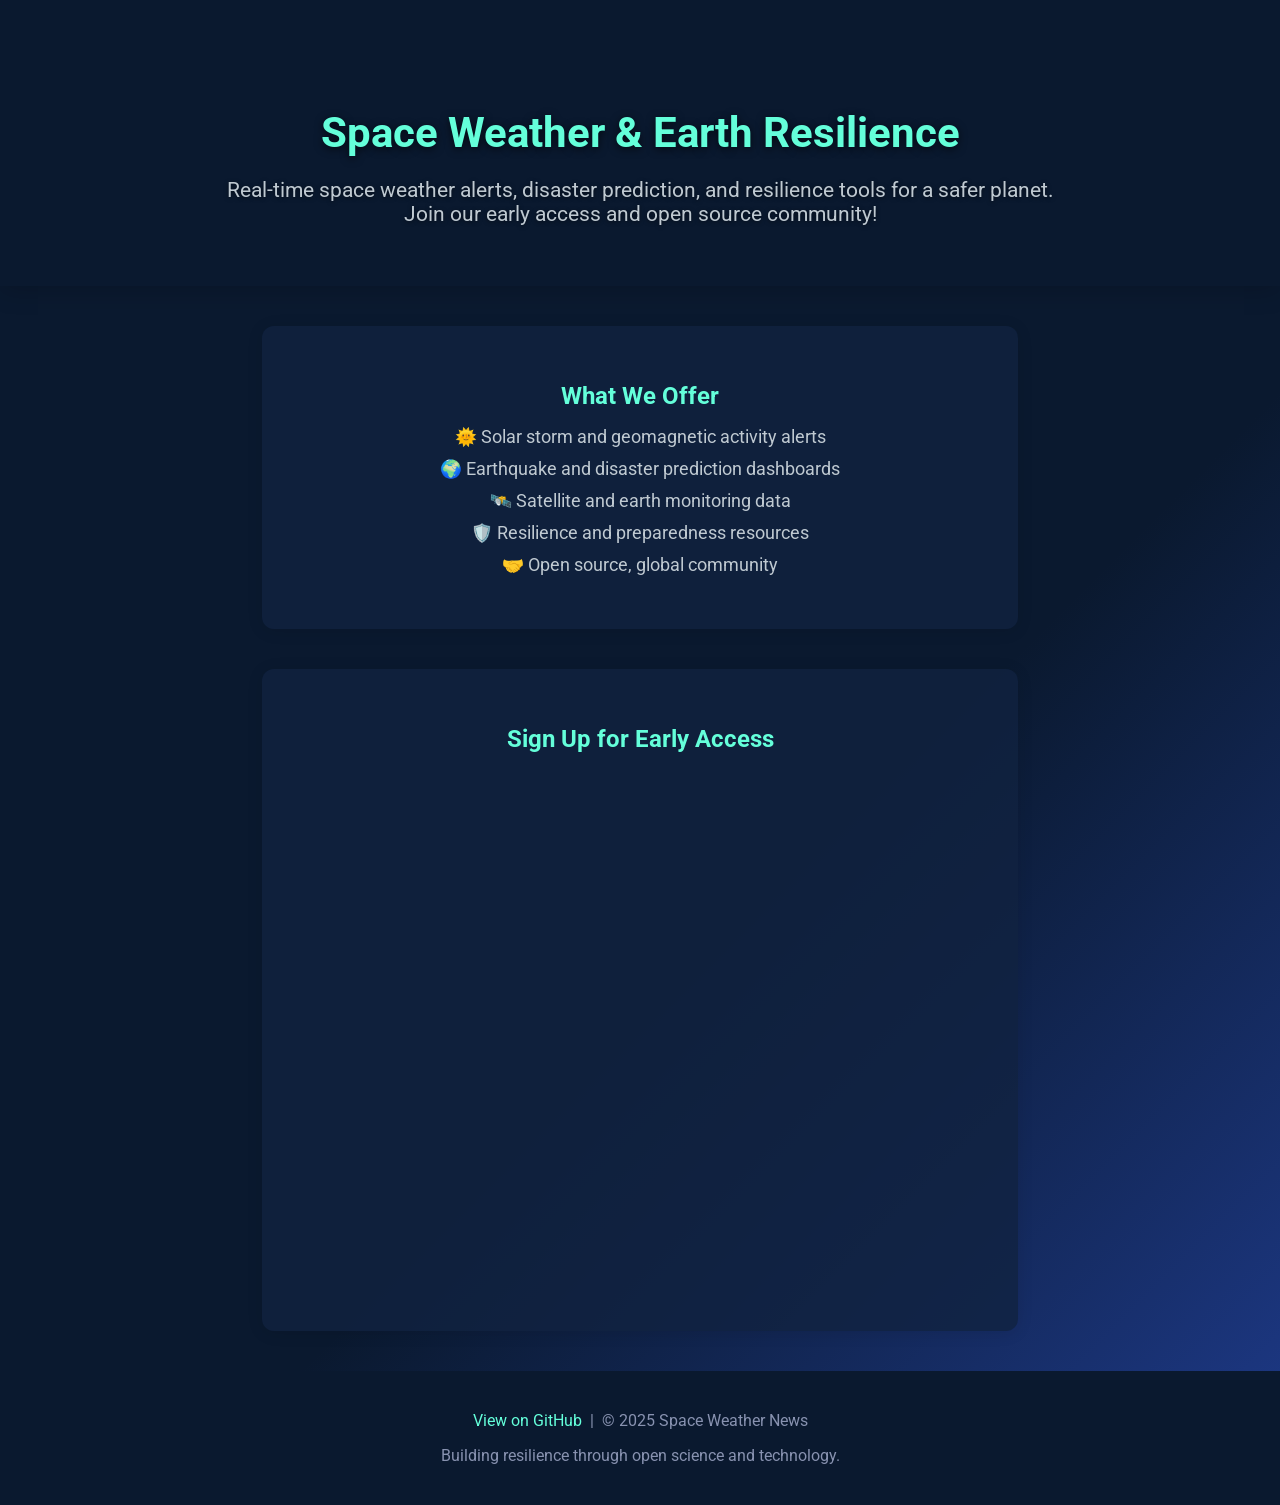
==== commit cf6b73fa: "Replace generic favicon with raster icon" ====
--- a/index.html
+++ b/index.html
@@ -1,140 +1,120 @@
-<!doctype html>
+<!DOCTYPE html>
 <html lang="en">
 <head>
-<meta charset="utf-8">
-<meta name="viewport" content="width=device-width, initial-scale=1">
-<title>Space Weather News — live solar &amp; geomagnetic conditions</title>
-<meta name="description" content="Live solar wind, Kp index, X-ray flares, aurora forecasts and geomagnetic-storm alerts from NOAA SWPC and NASA — a fast, honest, plain-English space-weather dashboard. No backend, refreshes automatically.">
-<link rel="preconnect" href="https://fonts.googleapis.com">
-<link rel="preconnect" href="https://fonts.gstatic.com" crossorigin>
-<link href="https://fonts.googleapis.com/css2?family=Fraunces:ital,opsz,wght@0,9..144,300..500;1,9..144,300..500&family=Inter:wght@300..700&display=swap" rel="stylesheet">
-<link rel="stylesheet" href="assets/styles.css">
-<link rel="icon" href="assets/favicon.svg" type="image/svg+xml">
-<link rel="shortcut icon" href="assets/favicon.ico" type="image/x-icon">
+  <meta charset="UTF-8">
+  <meta name="viewport" content="width=device-width, initial-scale=1.0">
+  <title>Space Weather & Earth Resilience – Early Access</title>
+  <link href="https://fonts.googleapis.com/css?family=Roboto:400,700&display=swap" rel="stylesheet">
+  <style>
+    body {
+      margin: 0;
+      font-family: 'Roboto', Arial, sans-serif;
+      background: linear-gradient(135deg, #0a192f 60%, #1e3a8a 100%);
+      color: #fff;
+    }
+    .hero {
+      background: url('https://placehold.co/1200x400/0a192f/fff?text=Space+Weather+Hero+Image') center/cover no-repeat;
+      padding: 80px 0 60px 0;
+      text-align: center;
+      box-shadow: 0 4px 24px rgba(0,0,0,0.18);
+    }
+    .hero h1 {
+      font-size: 2.6rem;
+      color: #64ffda;
+      margin-bottom: 18px;
+      text-shadow: 0 2px 8px #000a;
+    }
+    .hero p {
+      font-size: 1.3rem;
+      color: #bfc9d1;
+      margin-bottom: 0;
+      text-shadow: 0 1px 4px #0008;
+    }
+    .features {
+      max-width: 700px;
+      margin: 40px auto 0 auto;
+      background: #112240cc;
+      border-radius: 12px;
+      box-shadow: 0 2px 16px rgba(0,0,0,0.10);
+      padding: 36px 28px;
+      text-align: center;
+    }
+    .features h2 {
+      color: #64ffda;
+      margin-bottom: 16px;
+    }
+    .features ul {
+      list-style: none;
+      padding: 0;
+      color: #bfc9d1;
+      font-size: 1.1rem;
+    }
+    .features ul li {
+      margin: 12px 0;
+      padding-left: 0;
+    }
+    .signup {
+      max-width: 700px;
+      margin: 40px auto;
+      background: #112240cc;
+      border-radius: 12px;
+      box-shadow: 0 2px 16px rgba(0,0,0,0.10);
+      padding: 36px 28px;
+      text-align: center;
+    }
+    .signup h2 {
+      color: #64ffda;
+      margin-bottom: 18px;
+    }
+    .footer {
+      margin-top: 40px;
+      text-align: center;
+      color: #8892b0;
+      font-size: 1rem;
+      background: #0a192f;
+      padding: 24px 0;
+    }
+    .footer a {
+      color: #64ffda;
+      text-decoration: none;
+    }
+    @media (max-width: 600px) {
+      .hero h1 { font-size: 1.5rem; }
+      .features, .signup { padding: 18px 6px; }
+    }
+  </style>
+    <link rel="icon" type="image/png" sizes="32x32" href="assets/favicon-raster-32.png">
+    <link rel="icon" type="image/png" sizes="192x192" href="assets/favicon-raster-192.png">
+    <link rel="apple-touch-icon" sizes="180x180" href="assets/apple-touch-icon-raster-180.png">
 </head>
-<body data-mode="news">
-<div class="sky"></div><div class="stars"></div>
-
-<header class="nav">
-  <div class="nav-in">
-    <a class="brand" href="index.html"><span class="dot"></span><b>Space&nbsp;Weather&nbsp;News</b></a>
-    <div class="nav-mid">
-      <span class="updated-strip">
-        <span id="freshnessDot" class="pulse-dot" aria-hidden="true"></span>
-        <span id="asOf">Loading live data…</span>
-      </span>
-    </div>
-    <div class="mode-toggle" role="group" aria-label="Display mode">
-      <button type="button" class="mode-btn" data-mode="news">News</button>
-      <button type="button" class="mode-btn" data-mode="ops">Ops&nbsp;Console</button>
-    </div>
+<body>
+  <div class="hero">
+    <h1>Space Weather & Earth Resilience</h1>
+    <p>
+      Real-time space weather alerts, disaster prediction, and resilience tools for a safer planet.<br>
+      Join our early access and open source community!
+    </p>
   </div>
-</header>
-
-<main>
-
-  <!-- CURRENT CONDITIONS -->
-  <section class="pad-sm hero-conditions">
-    <div class="wrap">
-      <span class="kicker">Current conditions</span>
-      <h1 style="margin-top:.6rem">Watch the Sun in real time.</h1>
-      <p class="lead" style="margin-top:.5rem">A plain-English read of space weather right now, sourced live from NOAA SWPC and NASA — no official warnings replaced, just an honest picture.</p>
-      <div class="scale-badges" id="scaleBadges">
-        <div class="state"><span class="spin"></span> Loading current NOAA scales…</div>
-      </div>
-      <div class="outlook-strip ops-only" id="outlookStrip"></div>
-    </div>
-  </section>
-
-  <!-- NEWS TICKER -->
-  <section class="pad-sm">
-    <div class="wrap">
-      <span class="kicker">Latest</span>
-      <h2 style="margin-top:.6rem">Space weather news</h2>
-      <ol class="ticker" id="ticker" aria-live="polite">
-        <li class="state"><span class="spin"></span> Loading alerts…</li>
-      </ol>
-    </div>
-  </section>
-
-  <!-- GAUGES -->
-  <section class="pad-sm">
-    <div class="wrap">
-      <span class="kicker">Live numbers</span>
-      <h2 style="margin-top:.6rem">Solar wind &amp; geomagnetic field</h2>
-      <div class="grid g-4" id="gauges">
-        <div class="card"><div class="state"><span class="spin"></span> Loading…</div></div>
-      </div>
-    </div>
-  </section>
-
-  <!-- OPS IMPACT -->
-  <section class="pad-sm">
-    <div class="wrap">
-      <span class="kicker">Impact</span>
-      <h2 style="margin-top:.6rem">What this means for infrastructure</h2>
-      <div class="grid g-3" id="opsPanel">
-        <div class="card"><div class="state"><span class="spin"></span> Loading…</div></div>
-      </div>
-      <p class="note mt-2"><b>Guidance, not an official warning.</b> This panel is a plain-English read of NOAA's own R/S/G scales — always defer to <a class="link" href="https://www.swpc.noaa.gov" rel="noopener">NOAA SWPC</a> for authoritative alerts and warnings.</p>
-    </div>
-  </section>
-
-  <!-- AURORA + ACTIVE REGIONS -->
-  <section class="pad-sm">
-    <div class="wrap row">
-      <div>
-        <span class="kicker">Aurora</span>
-        <h2 style="margin-top:.6rem">Tonight's aurora oval</h2>
-        <div id="auroraPanel"><div class="state"><span class="spin"></span> Loading…</div></div>
-      </div>
-      <div>
-        <span class="kicker">Sunspots</span>
-        <h2 style="margin-top:.6rem">Active regions</h2>
-        <div id="regionsPanel"><div class="state"><span class="spin"></span> Loading…</div></div>
-      </div>
-    </div>
-  </section>
-
-  <!-- CME -->
-  <section class="pad-sm">
-    <div class="wrap">
-      <span class="kicker">Eruptions</span>
-      <h2 style="margin-top:.6rem">Recent coronal mass ejections <span class="chip warn">Demo data · NASA DONKI · rate-limited</span></h2>
-      <p class="muted mt-1">Uses NASA's public DEMO_KEY, which is shared and rate-limited — if this panel is empty, it may simply mean the shared quota is exhausted, not that there's no activity. A dedicated key is a v1 upgrade.</p>
-      <div class="cme-list" id="cmePanel"><div class="state"><span class="spin"></span> Loading…</div></div>
-    </div>
-  </section>
-
-</main>
-
-<footer class="foot">
-  <div class="wrap foot-grid">
-    <div>
-      <div class="sig"><span class="dot" style="width:18px;height:18px;border-radius:50%;background:radial-gradient(circle at 34% 30%,#fff8dd,var(--gold) 55%,var(--c-orange) 100%)"></span> Luke <span class="x">×</span> Claude</div>
-      <p class="muted" style="font-size:.9rem;max-width:42ch">A standalone, client-side space-weather dashboard — real NOAA/NASA data, refreshed automatically, no backend, no tracking.</p>
-      <p class="disclaimer mt-2">Space-weather guidance here is informational only and never an official warning. Third-party data (NOAA, NASA) keeps its own terms — see <a class="link" href="LICENCE.md">LICENCE.md</a> §4.</p>
-    </div>
-    <div>
-      <h5>Data sources</h5>
-      <a href="https://www.swpc.noaa.gov" rel="noopener">NOAA Space Weather Prediction Center</a>
-      <a href="https://ccmc.gsfc.nasa.gov/tools/DONKI/" rel="noopener">NASA DONKI (CME catalogue)</a>
-      <a href="README.md">About this project</a>
-      <a href="https://github.com/auraofintelligence/space-weather-news" rel="noopener">Source on GitHub</a>
-    </div>
-    <div>
-      <h5>Project</h5>
-      <a href="PLAN.md">v0 build plan</a>
-      <a href="BUILD_BRIEF.md">Build brief</a>
-      <a href="LICENCE.md">Licence</a>
-    </div>
+  <div class="features">
+    <h2>What We Offer</h2>
+    <ul>
+      <li>🌞 Solar storm and geomagnetic activity alerts</li>
+      <li>🌍 Earthquake and disaster prediction dashboards</li>
+      <li>🛰️ Satellite and earth monitoring data</li>
+      <li>🛡️ Resilience and preparedness resources</li>
+      <li>🤝 Open source, global community</li>
+    </ul>
   </div>
-  <div class="wrap">
-    <p class="fine">© <span data-year>2026</span> Luke Nathan Hayes / Aura of Intelligence. Released under the <a class="link" href="LICENCE.md">Aura of Intelligence Public Source Licence</a> — read, learn and adapt for non-commercial use; commercial rights reserved.</p>
+  <div class="signup">
+    <h2>Sign Up for Early Access</h2>
+    <!-- Replace the src below with your Google Form embed link -->
+    <iframe src="https://docs.google.com/forms/d/e/your-form-id/viewform?embedded=true" width="100%" height="520" frameborder="0" marginheight="0" marginwidth="0">Loading…</iframe>
   </div>
-</footer>
-
-<script src="assets/data.js"></script>
-<script src="assets/app.js"></script>
+  <div class="footer">
+    <p>
+      <a href="https://github.com/auraofintelligence/space-weather-news">View on GitHub</a> &nbsp;|&nbsp; &copy; 2025 Space Weather News
+    </p>
+    <p>Building resilience through open science and technology.</p>
+  </div>
 </body>
 </html>
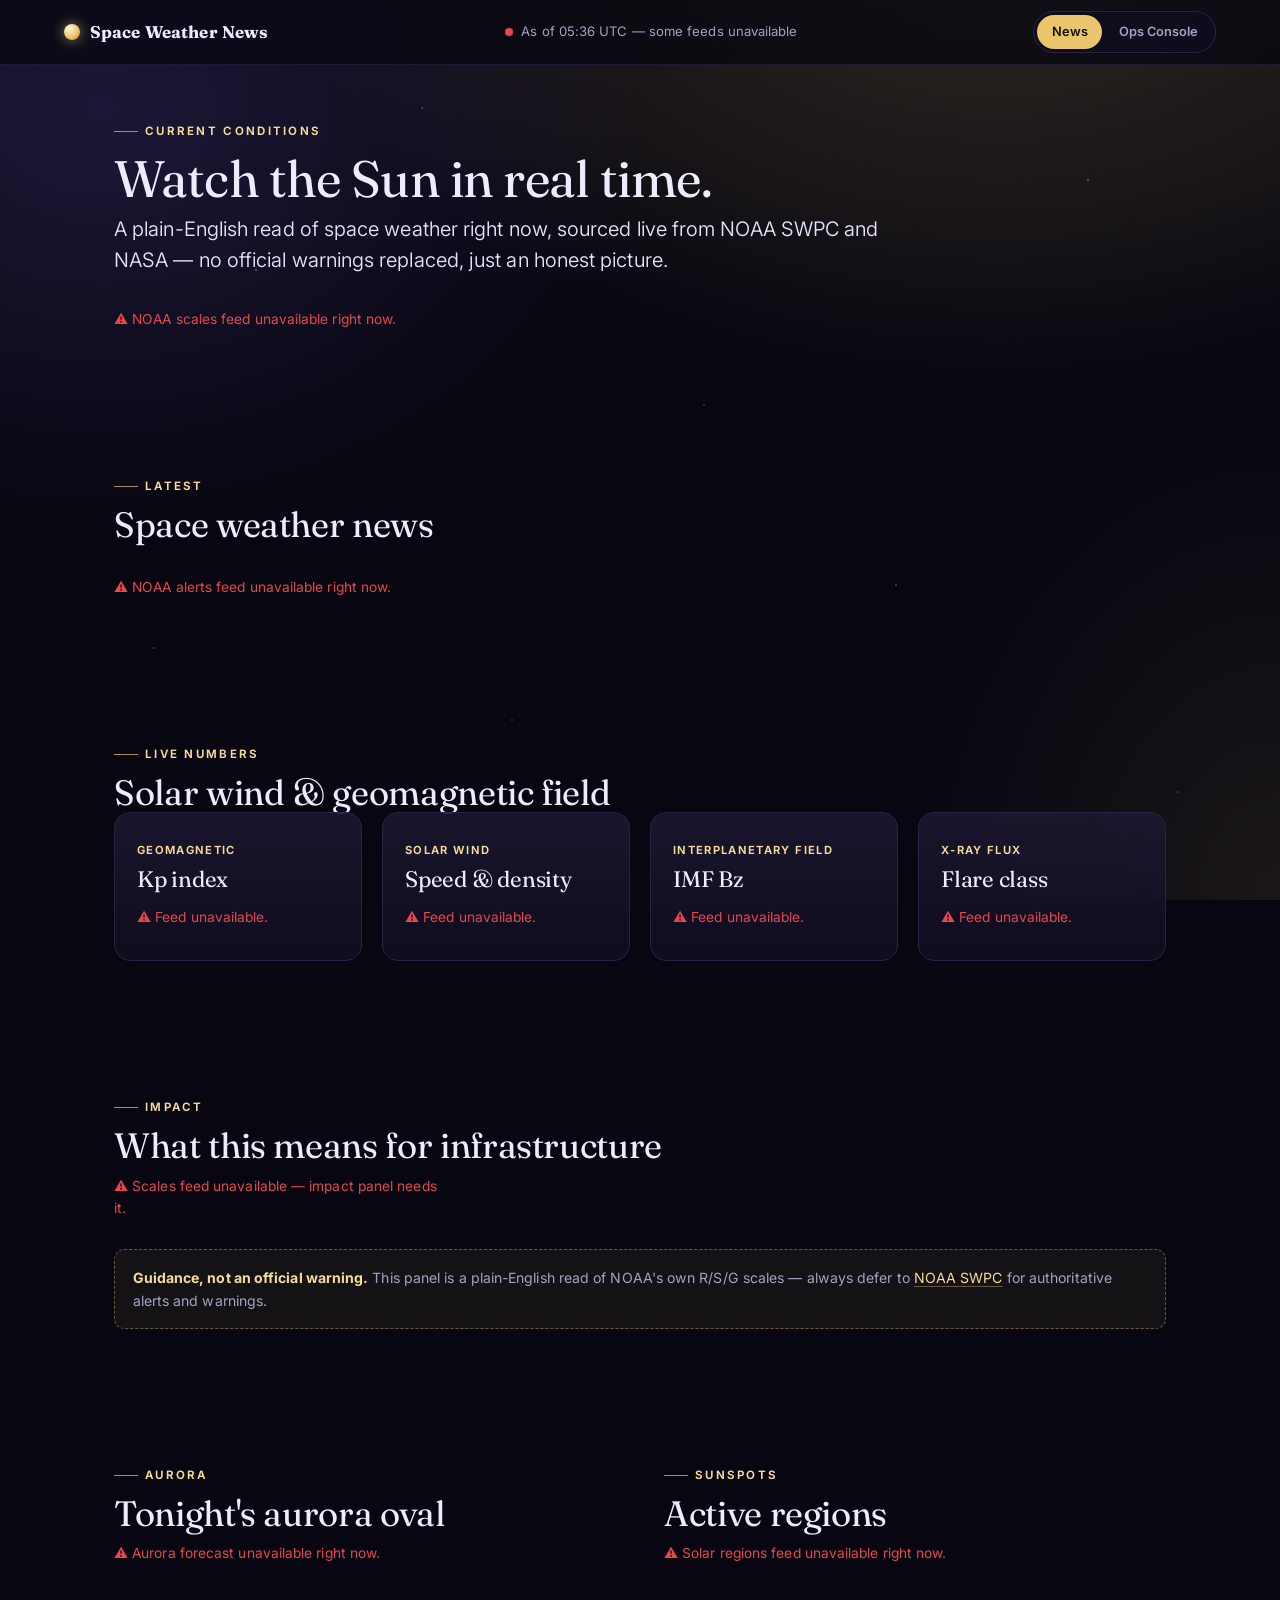
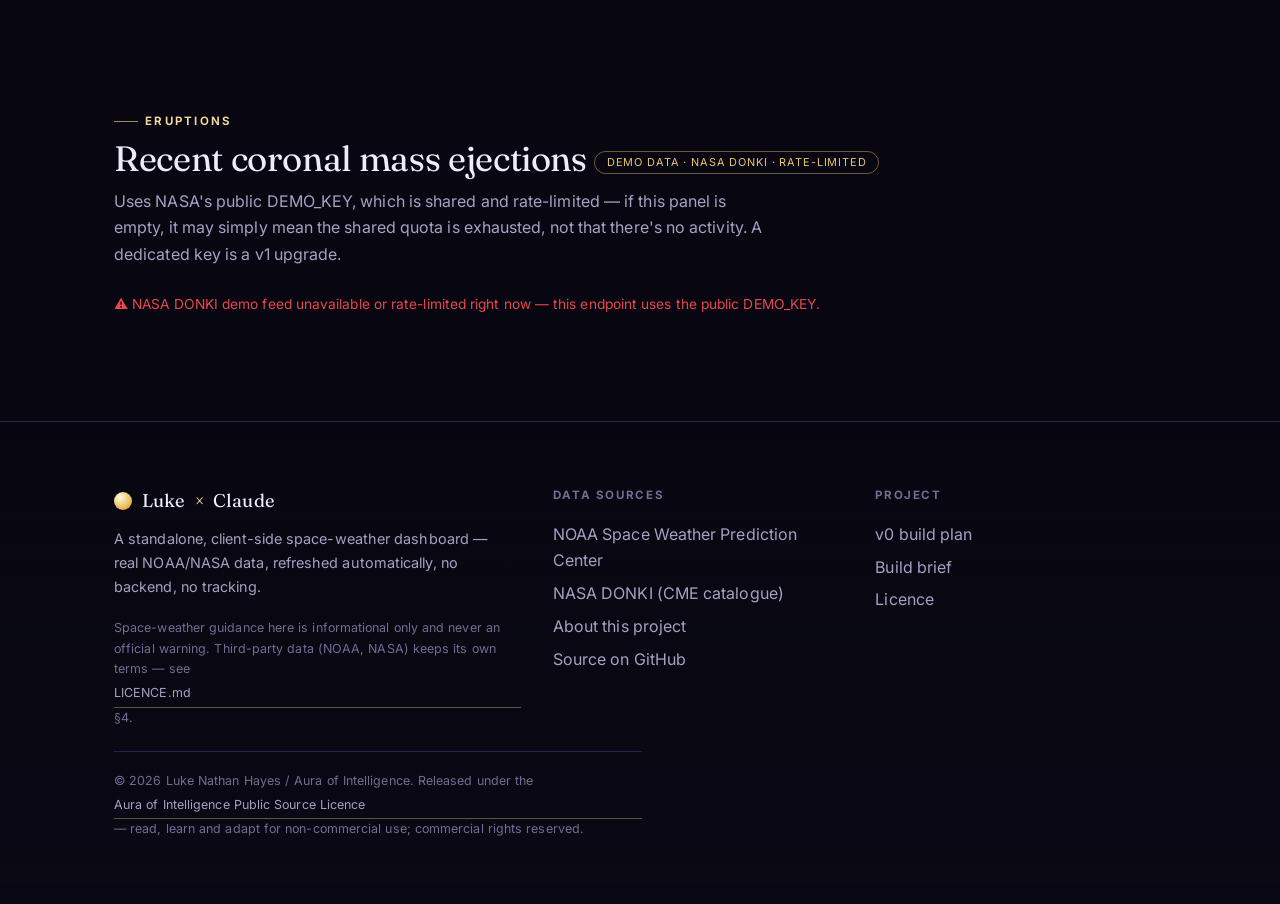
==== commit ede13f9b: "Merge origin/main: keep v0 dashboard, take raster favicons and org block The remote carried the auto" ====
--- a/index.html
+++ b/index.html
@@ -1,120 +1,143 @@
-<!DOCTYPE html>
+<!doctype html>
 <html lang="en">
 <head>
-  <meta charset="UTF-8">
-  <meta name="viewport" content="width=device-width, initial-scale=1.0">
-  <title>Space Weather & Earth Resilience – Early Access</title>
-  <link href="https://fonts.googleapis.com/css?family=Roboto:400,700&display=swap" rel="stylesheet">
-  <style>
-    body {
-      margin: 0;
-      font-family: 'Roboto', Arial, sans-serif;
-      background: linear-gradient(135deg, #0a192f 60%, #1e3a8a 100%);
-      color: #fff;
-    }
-    .hero {
-      background: url('https://placehold.co/1200x400/0a192f/fff?text=Space+Weather+Hero+Image') center/cover no-repeat;
-      padding: 80px 0 60px 0;
-      text-align: center;
-      box-shadow: 0 4px 24px rgba(0,0,0,0.18);
-    }
-    .hero h1 {
-      font-size: 2.6rem;
-      color: #64ffda;
-      margin-bottom: 18px;
-      text-shadow: 0 2px 8px #000a;
-    }
-    .hero p {
-      font-size: 1.3rem;
-      color: #bfc9d1;
-      margin-bottom: 0;
-      text-shadow: 0 1px 4px #0008;
-    }
-    .features {
-      max-width: 700px;
-      margin: 40px auto 0 auto;
-      background: #112240cc;
-      border-radius: 12px;
-      box-shadow: 0 2px 16px rgba(0,0,0,0.10);
-      padding: 36px 28px;
-      text-align: center;
-    }
-    .features h2 {
-      color: #64ffda;
-      margin-bottom: 16px;
-    }
-    .features ul {
-      list-style: none;
-      padding: 0;
-      color: #bfc9d1;
-      font-size: 1.1rem;
-    }
-    .features ul li {
-      margin: 12px 0;
-      padding-left: 0;
-    }
-    .signup {
-      max-width: 700px;
-      margin: 40px auto;
-      background: #112240cc;
-      border-radius: 12px;
-      box-shadow: 0 2px 16px rgba(0,0,0,0.10);
-      padding: 36px 28px;
-      text-align: center;
-    }
-    .signup h2 {
-      color: #64ffda;
-      margin-bottom: 18px;
-    }
-    .footer {
-      margin-top: 40px;
-      text-align: center;
-      color: #8892b0;
-      font-size: 1rem;
-      background: #0a192f;
-      padding: 24px 0;
-    }
-    .footer a {
-      color: #64ffda;
-      text-decoration: none;
-    }
-    @media (max-width: 600px) {
-      .hero h1 { font-size: 1.5rem; }
-      .features, .signup { padding: 18px 6px; }
-    }
-  </style>
+<meta charset="utf-8">
+<meta name="viewport" content="width=device-width, initial-scale=1">
+<title>Space Weather News — live solar &amp; geomagnetic conditions</title>
+<meta name="description" content="Live solar wind, Kp index, X-ray flares, aurora forecasts and geomagnetic-storm alerts from NOAA SWPC and NASA — a fast, honest, plain-English space-weather dashboard. No backend, refreshes automatically.">
+<link rel="preconnect" href="https://fonts.googleapis.com">
+<link rel="preconnect" href="https://fonts.gstatic.com" crossorigin>
+<link href="https://fonts.googleapis.com/css2?family=Fraunces:ital,opsz,wght@0,9..144,300..500;1,9..144,300..500&family=Inter:wght@300..700&display=swap" rel="stylesheet">
+<link rel="stylesheet" href="assets/styles.css">
+<link rel="icon" href="assets/favicon.svg" type="image/svg+xml">
+<link rel="shortcut icon" href="assets/favicon.ico" type="image/x-icon">
     <link rel="icon" type="image/png" sizes="32x32" href="assets/favicon-raster-32.png">
     <link rel="icon" type="image/png" sizes="192x192" href="assets/favicon-raster-192.png">
     <link rel="apple-touch-icon" sizes="180x180" href="assets/apple-touch-icon-raster-180.png">
 </head>
-<body>
-  <div class="hero">
-    <h1>Space Weather & Earth Resilience</h1>
-    <p>
-      Real-time space weather alerts, disaster prediction, and resilience tools for a safer planet.<br>
-      Join our early access and open source community!
-    </p>
+<body data-mode="news">
+<div class="sky"></div><div class="stars"></div>
+
+<header class="nav">
+  <div class="nav-in">
+    <a class="brand" href="index.html"><span class="dot"></span><b>Space&nbsp;Weather&nbsp;News</b></a>
+    <div class="nav-mid">
+      <span class="updated-strip">
+        <span id="freshnessDot" class="pulse-dot" aria-hidden="true"></span>
+        <span id="asOf">Loading live data…</span>
+      </span>
+    </div>
+    <div class="mode-toggle" role="group" aria-label="Display mode">
+      <button type="button" class="mode-btn" data-mode="news">News</button>
+      <button type="button" class="mode-btn" data-mode="ops">Ops&nbsp;Console</button>
+    </div>
   </div>
-  <div class="features">
-    <h2>What We Offer</h2>
-    <ul>
-      <li>🌞 Solar storm and geomagnetic activity alerts</li>
-      <li>🌍 Earthquake and disaster prediction dashboards</li>
-      <li>🛰️ Satellite and earth monitoring data</li>
-      <li>🛡️ Resilience and preparedness resources</li>
-      <li>🤝 Open source, global community</li>
-    </ul>
+</header>
+
+<main>
+
+  <!-- CURRENT CONDITIONS -->
+  <section class="pad-sm hero-conditions">
+    <div class="wrap">
+      <span class="kicker">Current conditions</span>
+      <h1 style="margin-top:.6rem">Watch the Sun in real time.</h1>
+      <p class="lead" style="margin-top:.5rem">A plain-English read of space weather right now, sourced live from NOAA SWPC and NASA — no official warnings replaced, just an honest picture.</p>
+      <div class="scale-badges" id="scaleBadges">
+        <div class="state"><span class="spin"></span> Loading current NOAA scales…</div>
+      </div>
+      <div class="outlook-strip ops-only" id="outlookStrip"></div>
+    </div>
+  </section>
+
+  <!-- NEWS TICKER -->
+  <section class="pad-sm">
+    <div class="wrap">
+      <span class="kicker">Latest</span>
+      <h2 style="margin-top:.6rem">Space weather news</h2>
+      <ol class="ticker" id="ticker" aria-live="polite">
+        <li class="state"><span class="spin"></span> Loading alerts…</li>
+      </ol>
+    </div>
+  </section>
+
+  <!-- GAUGES -->
+  <section class="pad-sm">
+    <div class="wrap">
+      <span class="kicker">Live numbers</span>
+      <h2 style="margin-top:.6rem">Solar wind &amp; geomagnetic field</h2>
+      <div class="grid g-4" id="gauges">
+        <div class="card"><div class="state"><span class="spin"></span> Loading…</div></div>
+      </div>
+    </div>
+  </section>
+
+  <!-- OPS IMPACT -->
+  <section class="pad-sm">
+    <div class="wrap">
+      <span class="kicker">Impact</span>
+      <h2 style="margin-top:.6rem">What this means for infrastructure</h2>
+      <div class="grid g-3" id="opsPanel">
+        <div class="card"><div class="state"><span class="spin"></span> Loading…</div></div>
+      </div>
+      <p class="note mt-2"><b>Guidance, not an official warning.</b> This panel is a plain-English read of NOAA's own R/S/G scales — always defer to <a class="link" href="https://www.swpc.noaa.gov" rel="noopener">NOAA SWPC</a> for authoritative alerts and warnings.</p>
+    </div>
+  </section>
+
+  <!-- AURORA + ACTIVE REGIONS -->
+  <section class="pad-sm">
+    <div class="wrap row">
+      <div>
+        <span class="kicker">Aurora</span>
+        <h2 style="margin-top:.6rem">Tonight's aurora oval</h2>
+        <div id="auroraPanel"><div class="state"><span class="spin"></span> Loading…</div></div>
+      </div>
+      <div>
+        <span class="kicker">Sunspots</span>
+        <h2 style="margin-top:.6rem">Active regions</h2>
+        <div id="regionsPanel"><div class="state"><span class="spin"></span> Loading…</div></div>
+      </div>
+    </div>
+  </section>
+
+  <!-- CME -->
+  <section class="pad-sm">
+    <div class="wrap">
+      <span class="kicker">Eruptions</span>
+      <h2 style="margin-top:.6rem">Recent coronal mass ejections <span class="chip warn">Demo data · NASA DONKI · rate-limited</span></h2>
+      <p class="muted mt-1">Uses NASA's public DEMO_KEY, which is shared and rate-limited — if this panel is empty, it may simply mean the shared quota is exhausted, not that there's no activity. A dedicated key is a v1 upgrade.</p>
+      <div class="cme-list" id="cmePanel"><div class="state"><span class="spin"></span> Loading…</div></div>
+    </div>
+  </section>
+
+</main>
+
+<footer class="foot">
+  <div class="wrap foot-grid">
+    <div>
+      <div class="sig"><span class="dot" style="width:18px;height:18px;border-radius:50%;background:radial-gradient(circle at 34% 30%,#fff8dd,var(--gold) 55%,var(--c-orange) 100%)"></span> Luke <span class="x">×</span> Claude</div>
+      <p class="muted" style="font-size:.9rem;max-width:42ch">A standalone, client-side space-weather dashboard — real NOAA/NASA data, refreshed automatically, no backend, no tracking.</p>
+      <p class="disclaimer mt-2">Space-weather guidance here is informational only and never an official warning. Third-party data (NOAA, NASA) keeps its own terms — see <a class="link" href="LICENCE.md">LICENCE.md</a> §4.</p>
+    </div>
+    <div>
+      <h5>Data sources</h5>
+      <a href="https://www.swpc.noaa.gov" rel="noopener">NOAA Space Weather Prediction Center</a>
+      <a href="https://ccmc.gsfc.nasa.gov/tools/DONKI/" rel="noopener">NASA DONKI (CME catalogue)</a>
+      <a href="README.md">About this project</a>
+      <a href="https://github.com/auraofintelligence/space-weather-news" rel="noopener">Source on GitHub</a>
+    </div>
+    <div>
+      <h5>Project</h5>
+      <a href="PLAN.md">v0 build plan</a>
+      <a href="BUILD_BRIEF.md">Build brief</a>
+      <a href="LICENCE.md">Licence</a>
+    </div>
   </div>
-  <div class="signup">
-    <h2>Sign Up for Early Access</h2>
-    <!-- Replace the src below with your Google Form embed link -->
-    <iframe src="https://docs.google.com/forms/d/e/your-form-id/viewform?embedded=true" width="100%" height="520" frameborder="0" marginheight="0" marginwidth="0">Loading…</iframe>
+  <div class="wrap">
+    <p class="fine">© <span data-year>2026</span> Luke Nathan Hayes / Aura of Intelligence. Released under the <a class="link" href="LICENCE.md">Aura of Intelligence Public Source Licence</a> — read, learn and adapt for non-commercial use; commercial rights reserved.</p>
   </div>
-  <div class="footer">
-    <p>
-      <a href="https://github.com/auraofintelligence/space-weather-news">View on GitHub</a> &nbsp;|&nbsp; &copy; 2025 Space Weather News
-    </p>
-    <p>Building resilience through open science and technology.</p>
-  </div>
+</footer>
+
+<script src="assets/data.js"></script>
+<script src="assets/app.js"></script>
 </body>
 </html>
--- a/assets/styles.css
+++ b/assets/styles.css
@@ -0,0 +1,312 @@
+/* ============================================================
+   SPACE WEATHER NEWS — live solar & geomagnetic dashboard
+   Design system ported from an-open-book · Luke × Claude
+   ============================================================ */
+
+/* ---------- Fonts ---------- */
+/* Fraunces (display) + Inter (body) loaded via <link> in index.html. */
+
+/* ---------- Reset ---------- */
+*,*::before,*::after{box-sizing:border-box;margin:0;padding:0}
+html{-webkit-text-size-adjust:100%;scroll-behavior:smooth}
+@media (prefers-reduced-motion:reduce){html{scroll-behavior:auto}}
+img,svg{display:block;max-width:100%}
+a{color:inherit;text-decoration:none}
+button{font:inherit;color:inherit;background:none;border:none;cursor:pointer}
+ul,ol{list-style:none}
+table{border-collapse:collapse;width:100%}
+
+/* ---------- Tokens ---------- */
+:root{
+  --ink-900:#080711;      /* deepest bg */
+  --ink-850:#0c0a17;
+  --ink-800:#110e20;      /* panel */
+  --ink-750:#171327;
+  --ink-700:#1e1833;      /* card */
+  --ink-600:#2a2247;      /* border */
+  --ink-500:#3a3160;
+
+  --paper:#efeafc;        /* body text */
+  --paper-dim:#a7a0c2;    /* muted */
+  --paper-faint:#736c92;  /* faint */
+
+  --violet:#8b6cff;
+  --violet-bright:#ad93ff;
+  --gold:#e9c56b;
+  --gold-dim:#c9a94e;
+
+  /* spectrum (shared with an-open-book) */
+  --c-red:#e5484d;
+  --c-orange:#f2820a;
+  --c-yellow:#f2c53d;
+  --c-green:#3fb27f;
+  --c-blue:#4c8dff;
+  --c-indigo:#6d6cf0;
+  --c-violet:#b061f2;
+
+  --accent:var(--gold);
+  --accent-2:#f6dc9b;
+  --accent-ink:#171100;
+
+  /* NOAA scale levels 0-5: none, minor, moderate, strong, severe, extreme */
+  --scale-0:#5b6584;
+  --scale-1:#f2c53d;
+  --scale-2:#f2820a;
+  --scale-3:#e5484d;
+  --scale-4:#d6294f;
+  --scale-5:#b061f2;
+
+  --maxw:1180px;
+  --gutter:clamp(20px,5vw,64px);
+  --radius:16px;
+  --radius-sm:10px;
+
+  --serif:"Fraunces",Georgia,"Times New Roman",serif;
+  --sans:"Inter",system-ui,-apple-system,"Segoe UI",Roboto,sans-serif;
+  --mono:"SFMono-Regular",Consolas,"Liberation Mono",Menlo,monospace;
+
+  --ease:cubic-bezier(.2,.7,.2,1);
+}
+
+/* ---------- Base ---------- */
+body{
+  font-family:var(--sans);
+  color:var(--paper);
+  background:var(--ink-900);
+  line-height:1.65;
+  font-size:clamp(16px,1.05vw,18px);
+  letter-spacing:.005em;
+  overflow-x:hidden;
+  position:relative;
+  min-height:100vh;
+}
+
+/* cosmic backdrop */
+.sky{position:fixed;inset:0;z-index:-2;pointer-events:none;
+  background:
+    radial-gradient(1200px 800px at 78% -10%, color-mix(in srgb,var(--accent) 20%,transparent), transparent 60%),
+    radial-gradient(900px 700px at 8% 12%, color-mix(in srgb,var(--violet) 16%,transparent), transparent 60%),
+    radial-gradient(700px 900px at 100% 100%, color-mix(in srgb,var(--gold) 8%,transparent), transparent 55%),
+    var(--ink-900);
+}
+.stars{position:fixed;inset:0;z-index:-1;pointer-events:none;opacity:.5;
+  background-image:
+    radial-gradient(1.4px 1.4px at 20% 30%, #fff, transparent),
+    radial-gradient(1.2px 1.2px at 70% 65%, #fff, transparent),
+    radial-gradient(1px 1px at 40% 80%, #cbd0ff, transparent),
+    radial-gradient(1.3px 1.3px at 85% 20%, #fff, transparent),
+    radial-gradient(1px 1px at 55% 45%, #e9d9ff, transparent),
+    radial-gradient(1.1px 1.1px at 12% 72%, #fff, transparent),
+    radial-gradient(1px 1px at 92% 88%, #fff, transparent),
+    radial-gradient(1.2px 1.2px at 33% 12%, #dfe6ff, transparent);
+  background-repeat:repeat;background-size:auto;
+}
+
+/* ---------- Layout ---------- */
+.wrap{width:100%;max-width:var(--maxw);margin-inline:auto;padding-inline:var(--gutter)}
+section{position:relative}
+.pad{padding-block:clamp(56px,9vw,120px)}
+.pad-sm{padding-block:clamp(32px,5vw,64px)}
+
+/* ---------- Typography ---------- */
+h1,h2,h3,h4{font-family:var(--serif);font-weight:400;line-height:1.08;letter-spacing:-.01em}
+.display{font-size:clamp(2.2rem,6vw,4rem);font-weight:340;letter-spacing:-.02em}
+h1{font-size:clamp(1.9rem,4.6vw,3.2rem)}
+h2{font-size:clamp(1.5rem,3.2vw,2.2rem)}
+h3{font-size:clamp(1.15rem,2vw,1.4rem);font-family:var(--serif)}
+h4{font-size:1rem;font-family:var(--sans);font-weight:650;letter-spacing:.01em}
+p{max-width:66ch}
+.lead{font-size:clamp(1.05rem,1.6vw,1.25rem);color:#e6e0fa;line-height:1.55;font-weight:350}
+.muted{color:var(--paper-dim)}
+.faint{color:var(--paper-faint)}
+.mono{font-family:var(--mono)}
+a.link{color:var(--accent-2);border-bottom:1px solid color-mix(in srgb,var(--accent) 40%,transparent);transition:color .2s,border-color .2s}
+a.link:hover{color:#fff;border-color:var(--accent-2)}
+
+.kicker{display:inline-flex;align-items:center;gap:.6em;font-family:var(--sans);
+  font-size:.72rem;font-weight:650;letter-spacing:.2em;text-transform:uppercase;
+  color:var(--accent-2)}
+.kicker::before{content:"";width:24px;height:1px;background:var(--accent);opacity:.7}
+.note{border:1px dashed color-mix(in srgb,var(--accent) 40%,transparent);border-radius:var(--radius-sm);
+  padding:1rem 1.1rem;background:color-mix(in srgb,var(--accent) 6%,transparent);font-size:.88rem;color:var(--paper-dim);max-width:none}
+.note b{color:var(--accent-2)}
+.chip{display:inline-flex;align-items:center;gap:.4em;font-family:var(--sans);font-size:.68rem;letter-spacing:.08em;text-transform:uppercase;
+  color:var(--paper-dim);border:1px solid var(--ink-600);border-radius:999px;padding:.28rem .7rem;vertical-align:middle}
+.chip.warn{color:var(--gold);border-color:color-mix(in srgb,var(--gold) 45%,transparent)}
+
+/* ---------- Nav ---------- */
+.nav{position:sticky;top:0;z-index:60;backdrop-filter:blur(14px);
+  background:color-mix(in srgb,var(--ink-900) 74%,transparent);
+  border-bottom:1px solid color-mix(in srgb,var(--ink-600) 70%,transparent)}
+.nav-in{display:flex;align-items:center;justify-content:space-between;gap:1rem;
+  min-height:64px;max-width:1300px;margin-inline:auto;padding-inline:var(--gutter);flex-wrap:wrap;padding-block:.5rem}
+.brand{display:flex;align-items:center;gap:.6rem;font-family:var(--serif);font-size:1.06rem;letter-spacing:.01em;white-space:nowrap}
+.brand .dot{width:16px;height:16px;border-radius:50%;
+  background:radial-gradient(circle at 34% 30%,#fff8dd,var(--gold) 55%,var(--c-orange) 100%);
+  box-shadow:0 0 14px color-mix(in srgb,var(--gold) 65%,transparent)}
+.nav-mid{display:flex;align-items:center;flex:1 1 auto;min-width:180px;justify-content:center}
+.updated-strip{display:inline-flex;align-items:center;gap:.55rem;font-size:.82rem;color:var(--paper-dim)}
+.pulse-dot{width:8px;height:8px;border-radius:50%;background:var(--c-green);box-shadow:0 0 0 0 rgba(63,178,127,.6);animation:pulseDot 2.4s infinite}
+.pulse-dot.stale{background:var(--gold);box-shadow:none;animation:none}
+.pulse-dot.down{background:var(--c-red);box-shadow:none;animation:none}
+@keyframes pulseDot{0%{box-shadow:0 0 0 0 rgba(63,178,127,.55)}70%{box-shadow:0 0 0 8px rgba(63,178,127,0)}100%{box-shadow:0 0 0 0 rgba(63,178,127,0)}}
+@media (prefers-reduced-motion:reduce){.pulse-dot{animation:none}}
+
+.mode-toggle{display:inline-flex;border:1px solid var(--ink-600);border-radius:999px;padding:3px;gap:2px;background:color-mix(in srgb,var(--ink-800) 70%,transparent)}
+.mode-btn{font-size:.8rem;font-weight:600;padding:.4rem .9rem;border-radius:999px;color:var(--paper-dim);transition:.2s var(--ease)}
+.mode-btn.is-active{background:var(--accent);color:var(--accent-ink)}
+.mode-btn:not(.is-active):hover{color:#fff}
+
+.burger{display:none;width:42px;height:42px;border-radius:10px;align-items:center;justify-content:center}
+.burger span{display:block;width:20px;height:2px;background:var(--paper)}
+@media (max-width:760px){
+  .nav-in{justify-content:space-between}
+  .nav-mid{order:3;flex-basis:100%;justify-content:flex-start;padding-top:.35rem}
+}
+
+/* ---------- Buttons ---------- */
+.btn{display:inline-flex;align-items:center;gap:.55rem;font-family:var(--sans);font-weight:600;
+  font-size:.9rem;padding:.75rem 1.2rem;border-radius:999px;transition:.22s var(--ease)}
+.btn-primary{background:var(--accent);color:var(--accent-ink)}
+.btn-primary:hover{transform:translateY(-2px);background:var(--accent-2)}
+.btn-ghost{border:1px solid color-mix(in srgb,var(--accent) 45%,transparent);color:var(--paper)}
+.btn-ghost:hover{border-color:var(--accent-2);color:#fff}
+
+/* ---------- Hero / current conditions ---------- */
+.hero-conditions{padding-top:clamp(28px,5vw,48px)}
+.scale-badges{display:flex;flex-wrap:wrap;gap:.9rem;margin-top:1.4rem}
+.scale-badge{flex:1 1 220px;display:flex;gap:.9rem;align-items:flex-start;padding:1rem 1.1rem;border-radius:var(--radius);
+  border:1px solid var(--ink-600);background:linear-gradient(180deg,color-mix(in srgb,var(--ink-700) 80%,transparent),color-mix(in srgb,var(--ink-800) 90%,transparent))}
+.scale-badge .lvl{flex:0 0 auto;width:48px;height:48px;border-radius:50%;display:grid;place-items:center;
+  font-family:var(--serif);font-size:1.3rem;color:#0a0814;font-weight:500;background:var(--scale-0)}
+.scale-badge .lbl{font-size:.7rem;letter-spacing:.14em;text-transform:uppercase;color:var(--paper-faint)}
+.scale-badge .txt{font-family:var(--serif);font-size:1.15rem;color:#fff;margin-top:.1rem}
+.scale-badge p{font-size:.86rem;color:var(--paper-dim);margin-top:.25rem;max-width:34ch}
+
+.outlook-strip{margin-top:1.6rem;overflow-x:auto}
+.outlook-strip table{min-width:520px}
+.outlook-strip th,.outlook-strip td{padding:.5rem .8rem;text-align:left;border-bottom:1px solid var(--ink-600);font-size:.86rem}
+.outlook-strip th{color:var(--paper-faint);font-weight:600;font-size:.72rem;letter-spacing:.1em;text-transform:uppercase}
+.outlook-strip td.lvl{font-family:var(--serif);color:#fff}
+
+/* ---------- Cards & grids ---------- */
+.grid{display:grid;gap:clamp(14px,2vw,20px)}
+.g-2{grid-template-columns:repeat(2,1fr)}
+.g-3{grid-template-columns:repeat(3,1fr)}
+.g-4{grid-template-columns:repeat(4,1fr)}
+@media (max-width:900px){.g-4{grid-template-columns:repeat(2,1fr)}}
+@media (max-width:560px){.g-2,.g-3,.g-4{grid-template-columns:1fr}}
+
+.card{background:linear-gradient(180deg,color-mix(in srgb,var(--ink-700) 80%,transparent),color-mix(in srgb,var(--ink-800) 90%,transparent));
+  border:1px solid var(--ink-600);border-radius:var(--radius);padding:clamp(16px,2.2vw,22px);
+  transition:.28s var(--ease);position:relative;overflow:hidden}
+.card:hover{border-color:color-mix(in srgb,var(--accent) 50%,transparent)}
+.card .tag{font-size:.7rem;letter-spacing:.12em;text-transform:uppercase;color:var(--accent-2);font-weight:650}
+.card h3{margin:.4rem 0 .3rem}
+.card .big{font-family:var(--serif);font-size:clamp(1.8rem,4vw,2.4rem);color:#fff;line-height:1}
+.card .unit{font-size:.8rem;color:var(--paper-faint);margin-left:.35rem}
+.card .sub{font-size:.82rem;color:var(--paper-dim);margin-top:.3rem}
+
+/* row layout for aurora/regions split */
+.row{display:grid;grid-template-columns:1fr 1fr;gap:clamp(24px,4vw,48px);align-items:start}
+@media (max-width:860px){.row{grid-template-columns:1fr}}
+
+/* ---------- Gauges ---------- */
+.gauge-svg{width:100%;height:auto;overflow:visible}
+.gauge-svg .track{fill:none;stroke:var(--ink-600);stroke-width:10;stroke-linecap:round}
+.gauge-svg .fill{fill:none;stroke-width:10;stroke-linecap:round;transition:stroke-dasharray .6s var(--ease)}
+.gauge-svg .needle{stroke:#fff;stroke-width:2.5;stroke-linecap:round;transition:transform .6s var(--ease);transform-origin:center}
+.gauge-svg .tick{stroke:var(--paper-faint);stroke-width:1}
+.gauge-svg text{font-family:var(--sans);fill:var(--paper-faint);font-size:9px}
+
+.spark{width:100%;height:56px;overflow:visible}
+.spark .line{fill:none;stroke:var(--accent-2);stroke-width:1.8;stroke-linejoin:round;stroke-linecap:round}
+.spark .fill{fill:url(#sparkFade);opacity:.5}
+.spark .zero{stroke:var(--paper-faint);stroke-width:1;stroke-dasharray:2 3}
+.spark .neg{stroke:var(--c-red)}
+
+/* ---------- Ticker ---------- */
+.ticker{display:flex;flex-direction:column;gap:.7rem;margin-top:1.4rem}
+.ticker-item{display:flex;gap:.9rem;padding:.85rem 1rem;border-radius:var(--radius-sm);border:1px solid var(--ink-600);
+  background:color-mix(in srgb,var(--ink-800) 60%,transparent);border-left-width:3px}
+.ticker-item .icon{flex:0 0 auto;font-size:1.15rem;line-height:1.4}
+.ticker-item .body{flex:1 1 auto;min-width:0}
+.ticker-item .headline{color:#fff;font-size:.98rem}
+.ticker-item .meta{font-size:.76rem;color:var(--paper-faint);margin-top:.25rem;letter-spacing:.02em}
+.ticker-item.lvl-0{border-left-color:var(--scale-0)}
+.ticker-item.lvl-1{border-left-color:var(--scale-1)}
+.ticker-item.lvl-2{border-left-color:var(--scale-2)}
+.ticker-item.lvl-3{border-left-color:var(--scale-3)}
+.ticker-item.lvl-4{border-left-color:var(--scale-4)}
+.ticker-item.lvl-5{border-left-color:var(--scale-5)}
+.ticker-item.is-cancelled{opacity:.6}
+.ticker-empty{color:var(--paper-faint);font-size:.9rem;padding:1rem 0}
+
+/* ---------- Ops impact ---------- */
+.ops-card .status-pill{display:inline-flex;align-items:center;gap:.5rem;padding:.35rem .8rem;border-radius:999px;
+  font-size:.78rem;font-weight:650;letter-spacing:.03em;color:#0a0814;background:var(--scale-0)}
+.ops-card p.impact{margin-top:.7rem;font-size:.92rem;color:var(--paper-dim)}
+.ops-card .thresholds{margin-top:.8rem;font-size:.78rem;color:var(--paper-faint);border-top:1px solid var(--ink-600);padding-top:.7rem}
+.ops-card .thresholds div{display:flex;justify-content:space-between;padding:.15rem 0}
+.disclaimer{font-size:.78rem;color:var(--paper-faint);margin-top:.3rem}
+
+/* ---------- Aurora ---------- */
+.aurora-bar{position:relative;height:14px;border-radius:999px;margin:1rem 0 .6rem;
+  background:linear-gradient(90deg,var(--ink-700),color-mix(in srgb,var(--c-green) 55%,var(--ink-700)) 50%,var(--ink-700))}
+.aurora-bar .mark{position:absolute;top:-5px;width:2px;height:24px;background:#fff;box-shadow:0 0 8px #fff}
+.aurora-bar .mark .lbl{position:absolute;top:-1.4rem;left:50%;transform:translateX(-50%);font-size:.72rem;white-space:nowrap;color:var(--paper-dim)}
+.aurora-scale{display:flex;justify-content:space-between;font-size:.72rem;color:var(--paper-faint)}
+.aurora-line{margin-top:.6rem;font-size:.94rem;color:var(--paper-dim)}
+.aurora-line strong{color:#fff}
+
+/* ---------- Active regions ---------- */
+.regions-list{display:flex;flex-direction:column;gap:.6rem;margin-top:1rem}
+.region-row{display:flex;align-items:center;gap:.8rem;padding:.7rem .9rem;border-radius:var(--radius-sm);border:1px solid var(--ink-600);
+  background:color-mix(in srgb,var(--ink-800) 55%,transparent)}
+.region-row .num{font-family:var(--serif);color:var(--accent-2);font-size:1.05rem;min-width:3.6em}
+.region-row .loc{font-size:.86rem;color:var(--paper-dim);min-width:5em}
+.region-row .flag{margin-left:auto;font-size:.72rem;color:var(--paper-faint)}
+.regions-table{margin-top:.6rem;font-size:.82rem}
+.regions-table th,.regions-table td{padding:.4rem .6rem;border-bottom:1px solid var(--ink-600);text-align:left}
+.regions-table th{color:var(--paper-faint);font-weight:600;font-size:.68rem;letter-spacing:.08em;text-transform:uppercase}
+
+/* ---------- CME ---------- */
+.cme-list{display:flex;flex-direction:column;gap:.8rem;margin-top:1rem}
+.cme-item{padding:.9rem 1rem;border-radius:var(--radius-sm);border:1px solid var(--ink-600);background:color-mix(in srgb,var(--ink-800) 55%,transparent)}
+.cme-item .headline{color:#fff;font-size:.94rem}
+.cme-item .meta{font-size:.78rem;color:var(--paper-faint);margin-top:.3rem}
+.cme-item .tech{margin-top:.5rem;font-size:.78rem;color:var(--paper-dim);border-top:1px dashed var(--ink-600);padding-top:.5rem}
+
+/* ---------- Mode gating ---------- */
+body:not([data-mode="ops"]) .ops-only{display:none}
+body[data-mode="ops"] .ops-only{display:revert}
+body[data-mode="ops"] table.ops-only{display:table}
+body[data-mode="ops"] tr.ops-only{display:table-row}
+
+/* ---------- States ---------- */
+.state{display:flex;align-items:center;gap:.6rem;font-size:.86rem;color:var(--paper-faint);padding:.6rem 0}
+.state .spin{width:14px;height:14px;border-radius:50%;border:2px solid var(--ink-600);border-top-color:var(--accent-2);animation:spin 900ms linear infinite}
+@keyframes spin{to{transform:rotate(360deg)}}
+@media (prefers-reduced-motion:reduce){.state .spin{animation:none}}
+.state.is-error{color:var(--c-red)}
+
+/* ---------- Footer ---------- */
+.foot{border-top:1px solid var(--ink-600);margin-top:2rem;padding-block:clamp(36px,6vw,64px);
+  background:linear-gradient(180deg,transparent,color-mix(in srgb,var(--ink-850) 60%,transparent))}
+.foot-grid{display:grid;grid-template-columns:1.4fr 1fr 1fr;gap:2rem}
+@media (max-width:720px){.foot-grid{grid-template-columns:1fr}}
+.foot h5{font-family:var(--sans);font-size:.72rem;letter-spacing:.14em;text-transform:uppercase;color:var(--paper-faint);margin-bottom:.8rem}
+.foot a{color:var(--paper-dim);display:block;padding:.2rem 0;transition:color .2s}
+.foot a:hover{color:var(--accent-2)}
+.sig{display:flex;align-items:center;gap:.6rem;font-family:var(--serif);font-size:1.15rem;margin-bottom:.7rem}
+.sig .x{color:var(--accent-2)}
+.foot .fine{font-size:.78rem;color:var(--paper-faint);margin-top:1.4rem;border-top:1px solid var(--ink-600);padding-top:1.2rem}
+
+/* utilities */
+.center{text-align:center}
+.mt-1{margin-top:.6rem}.mt-2{margin-top:1.2rem}.mt-3{margin-top:2rem}
+.flexwrap{display:flex;flex-wrap:wrap;gap:.6rem;align-items:center}
+.sr-only{position:absolute;width:1px;height:1px;overflow:hidden;clip:rect(0,0,0,0);white-space:nowrap}
+
+::selection{background:color-mix(in srgb,var(--accent) 40%,transparent);color:#fff}
+:focus-visible{outline:2px solid var(--accent-2);outline-offset:3px;border-radius:4px}
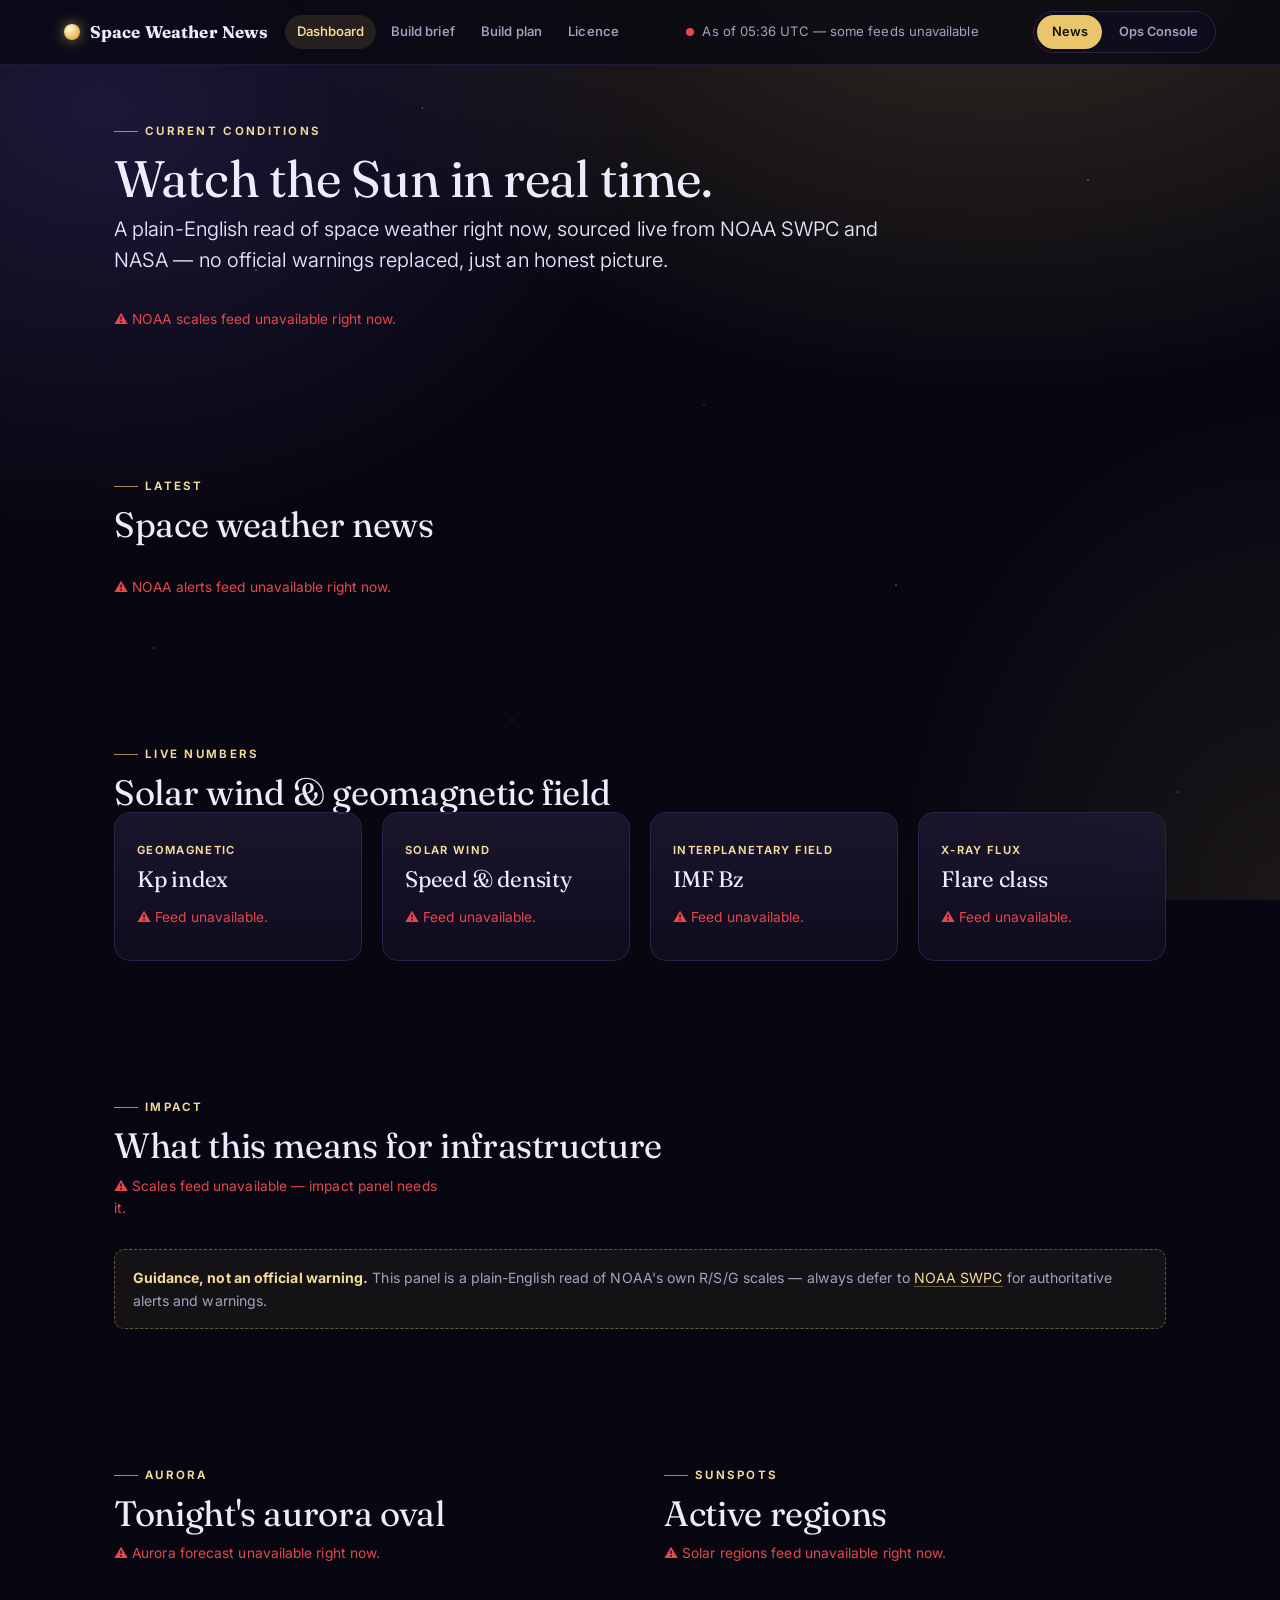
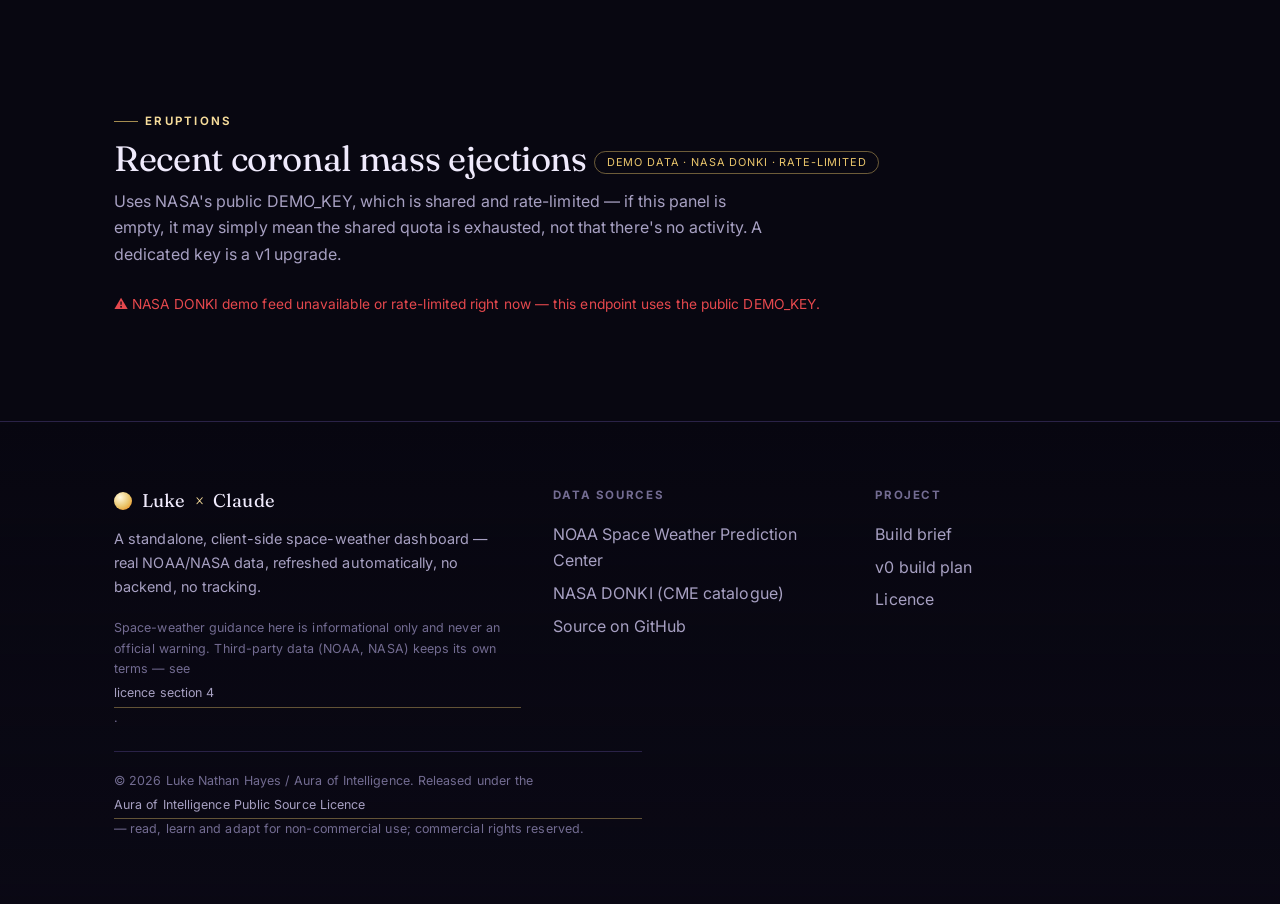
==== commit 649eb324: "Turn build brief, plan and licence into site pages Replace BUILD_BRIEF.md, PLAN.md and LICENCE.md wi" ====
--- a/index.html
+++ b/index.html
@@ -21,6 +21,12 @@
 <header class="nav">
   <div class="nav-in">
     <a class="brand" href="index.html"><span class="dot"></span><b>Space&nbsp;Weather&nbsp;News</b></a>
+    <nav class="nav-links" aria-label="Site">
+      <a href="index.html" aria-current="page">Dashboard</a>
+      <a href="brief.html">Build brief</a>
+      <a href="plan.html">Build plan</a>
+      <a href="licence.html">Licence</a>
+    </nav>
     <div class="nav-mid">
       <span class="updated-strip">
         <span id="freshnessDot" class="pulse-dot" aria-hidden="true"></span>
@@ -116,24 +122,23 @@
     <div>
       <div class="sig"><span class="dot" style="width:18px;height:18px;border-radius:50%;background:radial-gradient(circle at 34% 30%,#fff8dd,var(--gold) 55%,var(--c-orange) 100%)"></span> Luke <span class="x">×</span> Claude</div>
       <p class="muted" style="font-size:.9rem;max-width:42ch">A standalone, client-side space-weather dashboard — real NOAA/NASA data, refreshed automatically, no backend, no tracking.</p>
-      <p class="disclaimer mt-2">Space-weather guidance here is informational only and never an official warning. Third-party data (NOAA, NASA) keeps its own terms — see <a class="link" href="LICENCE.md">LICENCE.md</a> §4.</p>
+      <p class="disclaimer mt-2">Space-weather guidance here is informational only and never an official warning. Third-party data (NOAA, NASA) keeps its own terms — see <a class="link" href="licence.html#third-party">licence section 4</a>.</p>
     </div>
     <div>
       <h5>Data sources</h5>
       <a href="https://www.swpc.noaa.gov" rel="noopener">NOAA Space Weather Prediction Center</a>
       <a href="https://ccmc.gsfc.nasa.gov/tools/DONKI/" rel="noopener">NASA DONKI (CME catalogue)</a>
-      <a href="README.md">About this project</a>
       <a href="https://github.com/auraofintelligence/space-weather-news" rel="noopener">Source on GitHub</a>
     </div>
     <div>
       <h5>Project</h5>
-      <a href="PLAN.md">v0 build plan</a>
-      <a href="BUILD_BRIEF.md">Build brief</a>
-      <a href="LICENCE.md">Licence</a>
+      <a href="brief.html">Build brief</a>
+      <a href="plan.html">v0 build plan</a>
+      <a href="licence.html">Licence</a>
     </div>
   </div>
   <div class="wrap">
-    <p class="fine">© <span data-year>2026</span> Luke Nathan Hayes / Aura of Intelligence. Released under the <a class="link" href="LICENCE.md">Aura of Intelligence Public Source Licence</a> — read, learn and adapt for non-commercial use; commercial rights reserved.</p>
+    <p class="fine">© <span data-year>2026</span> Luke Nathan Hayes / Aura of Intelligence. Released under the <a class="link" href="licence.html">Aura of Intelligence Public Source Licence</a> — read, learn and adapt for non-commercial use; commercial rights reserved.</p>
   </div>
 </footer>
 
--- a/assets/styles.css
+++ b/assets/styles.css
@@ -310,3 +310,69 @@
 
 ::selection{background:color-mix(in srgb,var(--accent) 40%,transparent);color:#fff}
 :focus-visible{outline:2px solid var(--accent-2);outline-offset:3px;border-radius:4px}
+
+/* ---------- Site links (nav) ---------- */
+.nav-links{display:flex;flex-wrap:wrap;gap:.15rem}
+.nav-links a{font-size:.82rem;font-weight:550;padding:.4rem .75rem;border-radius:999px;color:var(--paper-dim);transition:.2s var(--ease)}
+.nav-links a:hover{color:#fff}
+.nav-links a[aria-current="page"]{color:var(--accent-2);background:color-mix(in srgb,var(--accent) 12%,transparent)}
+@media (max-width:760px){.nav-links{order:4;flex-basis:100%;margin-inline:-.75rem}}
+
+/* ---------- Document pages (brief, plan, licence) ---------- */
+.doc-hero{padding-top:clamp(36px,6vw,72px);padding-bottom:clamp(8px,2vw,16px)}
+.doc-hero .lead{margin-top:.8rem}
+.doc-hero .flexwrap{margin-top:1.2rem}
+.doc{display:grid;grid-template-columns:200px minmax(0,1fr);gap:clamp(24px,4vw,56px);align-items:start}
+@media (max-width:900px){.doc{grid-template-columns:minmax(0,1fr)}.toc{display:none}}
+.toc{position:sticky;top:96px;font-size:.84rem;border-left:1px solid var(--ink-600);padding-left:1rem}
+.toc h5{font-family:var(--sans);font-size:.68rem;letter-spacing:.14em;text-transform:uppercase;color:var(--paper-faint);margin-bottom:.6rem}
+.toc a{display:block;padding:.22rem 0;color:var(--paper-dim);transition:color .2s}
+.toc a:hover{color:var(--accent-2)}
+
+.prose{min-width:0}
+.prose > section{padding-bottom:clamp(24px,4vw,40px);scroll-margin-top:90px}
+.prose > section + section{border-top:1px solid color-mix(in srgb,var(--ink-600) 60%,transparent);padding-top:clamp(24px,4vw,40px)}
+.prose h2{margin-bottom:.9rem}
+.prose h2 .num{font-family:var(--sans);font-size:.8rem;font-weight:650;letter-spacing:.1em;color:var(--accent-2);margin-right:.6rem;vertical-align:middle}
+.prose h3{margin:1.4rem 0 .5rem}
+.prose p{color:#ddd7f1;margin-top:.7rem}
+.prose p:first-of-type{margin-top:0}
+.prose strong{color:#fff;font-weight:600}
+.prose ul,.prose ol{margin-top:.7rem;padding-left:1.3rem;max-width:72ch}
+.prose ul{list-style:disc}
+.prose ol{list-style:decimal}
+.prose li{color:#ddd7f1;margin-top:.45rem;padding-left:.2rem}
+.prose li::marker{color:var(--accent)}
+.prose code{font-family:var(--mono);font-size:.84em;background:var(--ink-750);border:1px solid var(--ink-600);padding:.08em .38em;border-radius:6px;overflow-wrap:anywhere}
+.prose pre{margin-top:1rem;background:var(--ink-850);border:1px solid var(--ink-600);border-radius:var(--radius-sm);padding:1rem 1.1rem;overflow-x:auto;font-family:var(--mono);font-size:.8rem;line-height:1.6;color:#d9d3ef}
+.prose pre code{background:none;border:0;padding:0;font-size:inherit;overflow-wrap:normal}
+.prose blockquote{margin-top:1.1rem;border-left:3px solid var(--accent);padding:.5rem 1.1rem;background:color-mix(in srgb,var(--accent) 6%,transparent);border-radius:0 var(--radius-sm) var(--radius-sm) 0}
+.prose blockquote p{color:var(--paper);font-family:var(--serif);font-size:1.08rem;margin:0}
+.prose .grid{margin-top:1rem}
+.prose .card p{font-size:.92rem;margin-top:.5rem}
+.prose details{margin-top:1rem;border:1px solid var(--ink-600);border-radius:var(--radius-sm);background:color-mix(in srgb,var(--ink-800) 55%,transparent)}
+.prose summary{cursor:pointer;padding:.8rem 1rem;font-weight:600;font-size:.92rem;color:var(--accent-2)}
+.prose details[open] summary{border-bottom:1px solid var(--ink-600)}
+.prose details pre{margin:0;border:0;border-radius:0 0 var(--radius-sm) var(--radius-sm)}
+
+.layer .tag{display:inline-block}
+.layer.real{border-top:3px solid var(--c-green)}
+.layer.research{border-top:3px solid var(--c-blue)}
+.layer.contested{border-top:3px solid var(--gold)}
+.layer.real .tag{color:var(--c-green)}
+.layer.research .tag{color:#8fb6ff}
+
+.flow{display:grid;grid-template-columns:repeat(7,minmax(0,1fr));gap:.6rem;margin-top:1rem}
+@media (max-width:1000px){.flow{grid-template-columns:repeat(2,minmax(0,1fr))}}
+@media (max-width:480px){.flow{grid-template-columns:minmax(0,1fr)}}
+.flow .step{position:relative;padding:.8rem .85rem;border:1px solid var(--ink-600);border-radius:var(--radius-sm);background:color-mix(in srgb,var(--ink-800) 60%,transparent)}
+.flow .step b{display:block;font-size:.68rem;letter-spacing:.12em;text-transform:uppercase;color:var(--accent-2);margin-bottom:.35rem}
+.flow .step span{display:block;font-size:.8rem;color:var(--paper-dim);line-height:1.45}
+.flow .step.now{border-color:color-mix(in srgb,var(--c-green) 55%,transparent)}
+
+.endpoints{margin-top:1rem;font-size:.86rem}
+.endpoints th,.endpoints td{padding:.6rem .7rem;border-bottom:1px solid var(--ink-600);text-align:left;vertical-align:top}
+.endpoints th{color:var(--paper-faint);font-weight:600;font-size:.7rem;letter-spacing:.1em;text-transform:uppercase}
+.endpoints td:first-child{color:#fff;white-space:nowrap}
+@media (max-width:640px){.endpoints td:first-child{white-space:normal}}
+.table-scroll{overflow-x:auto}
